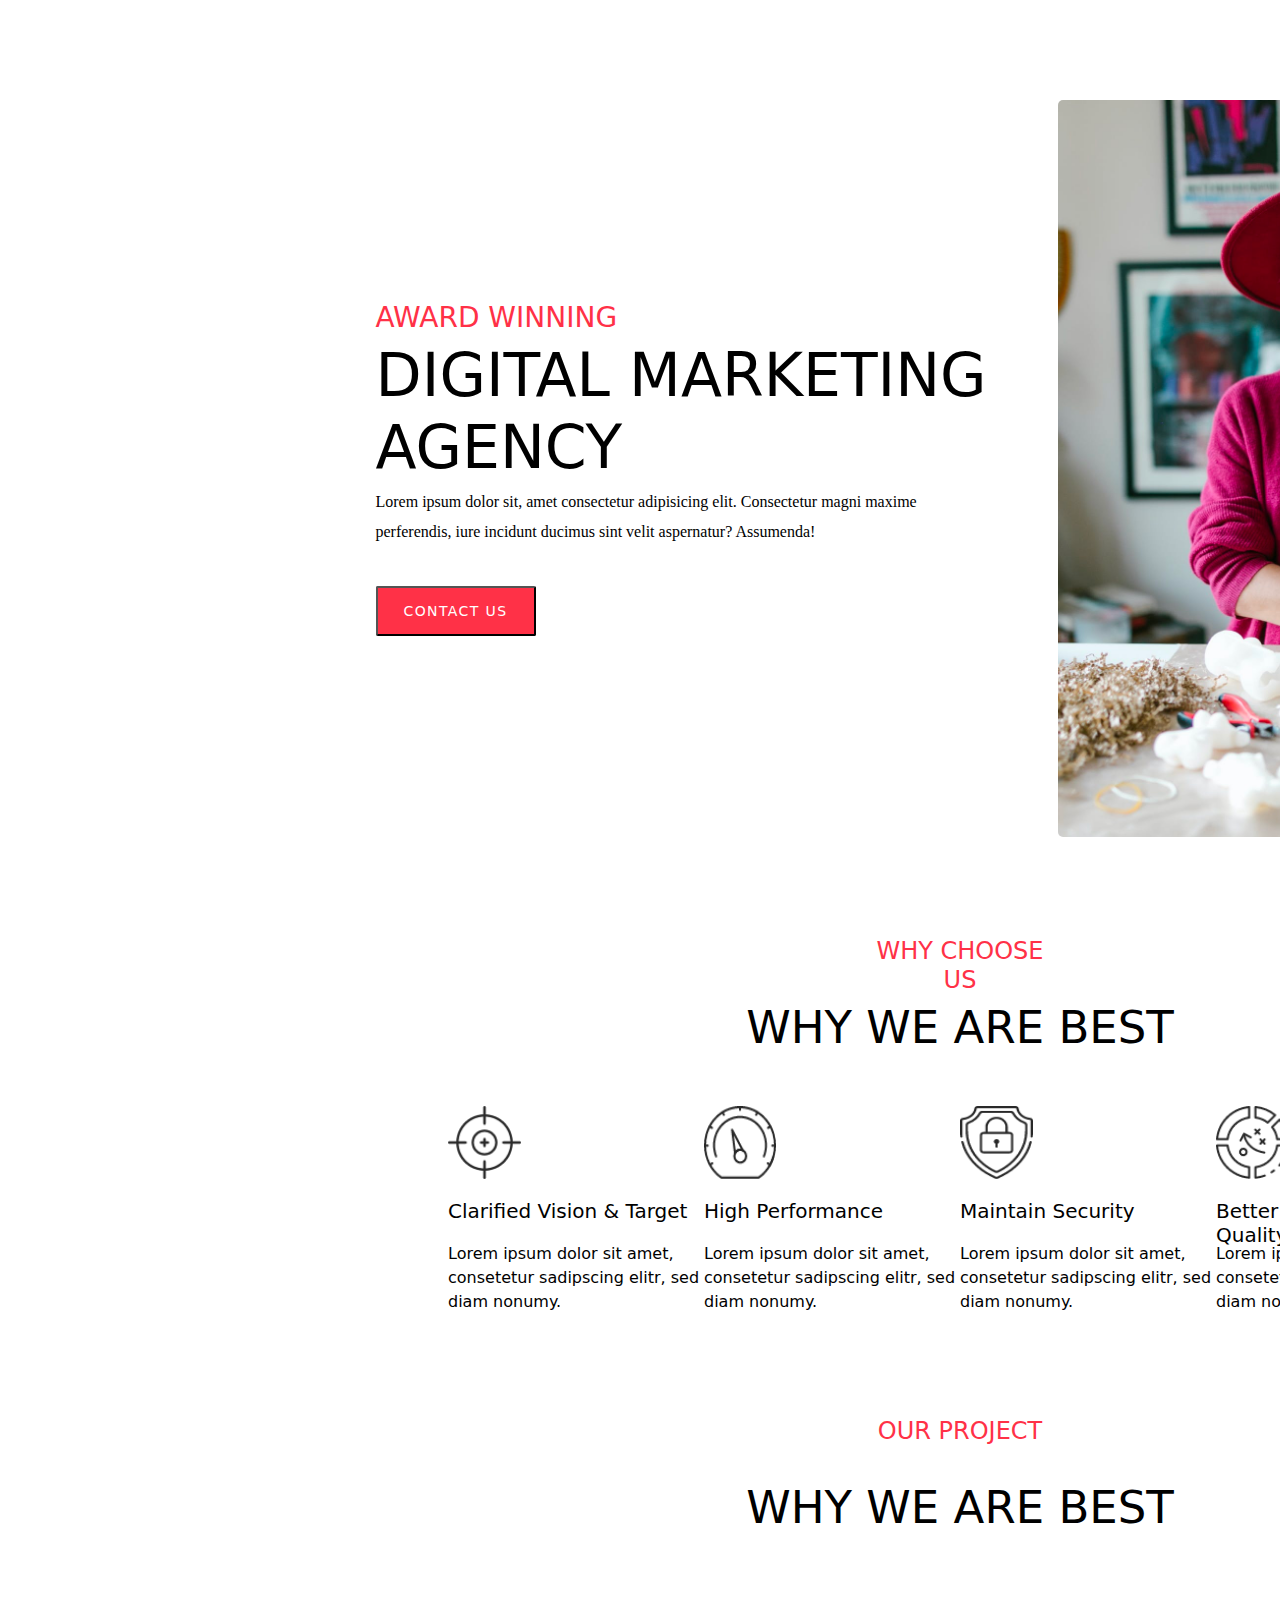
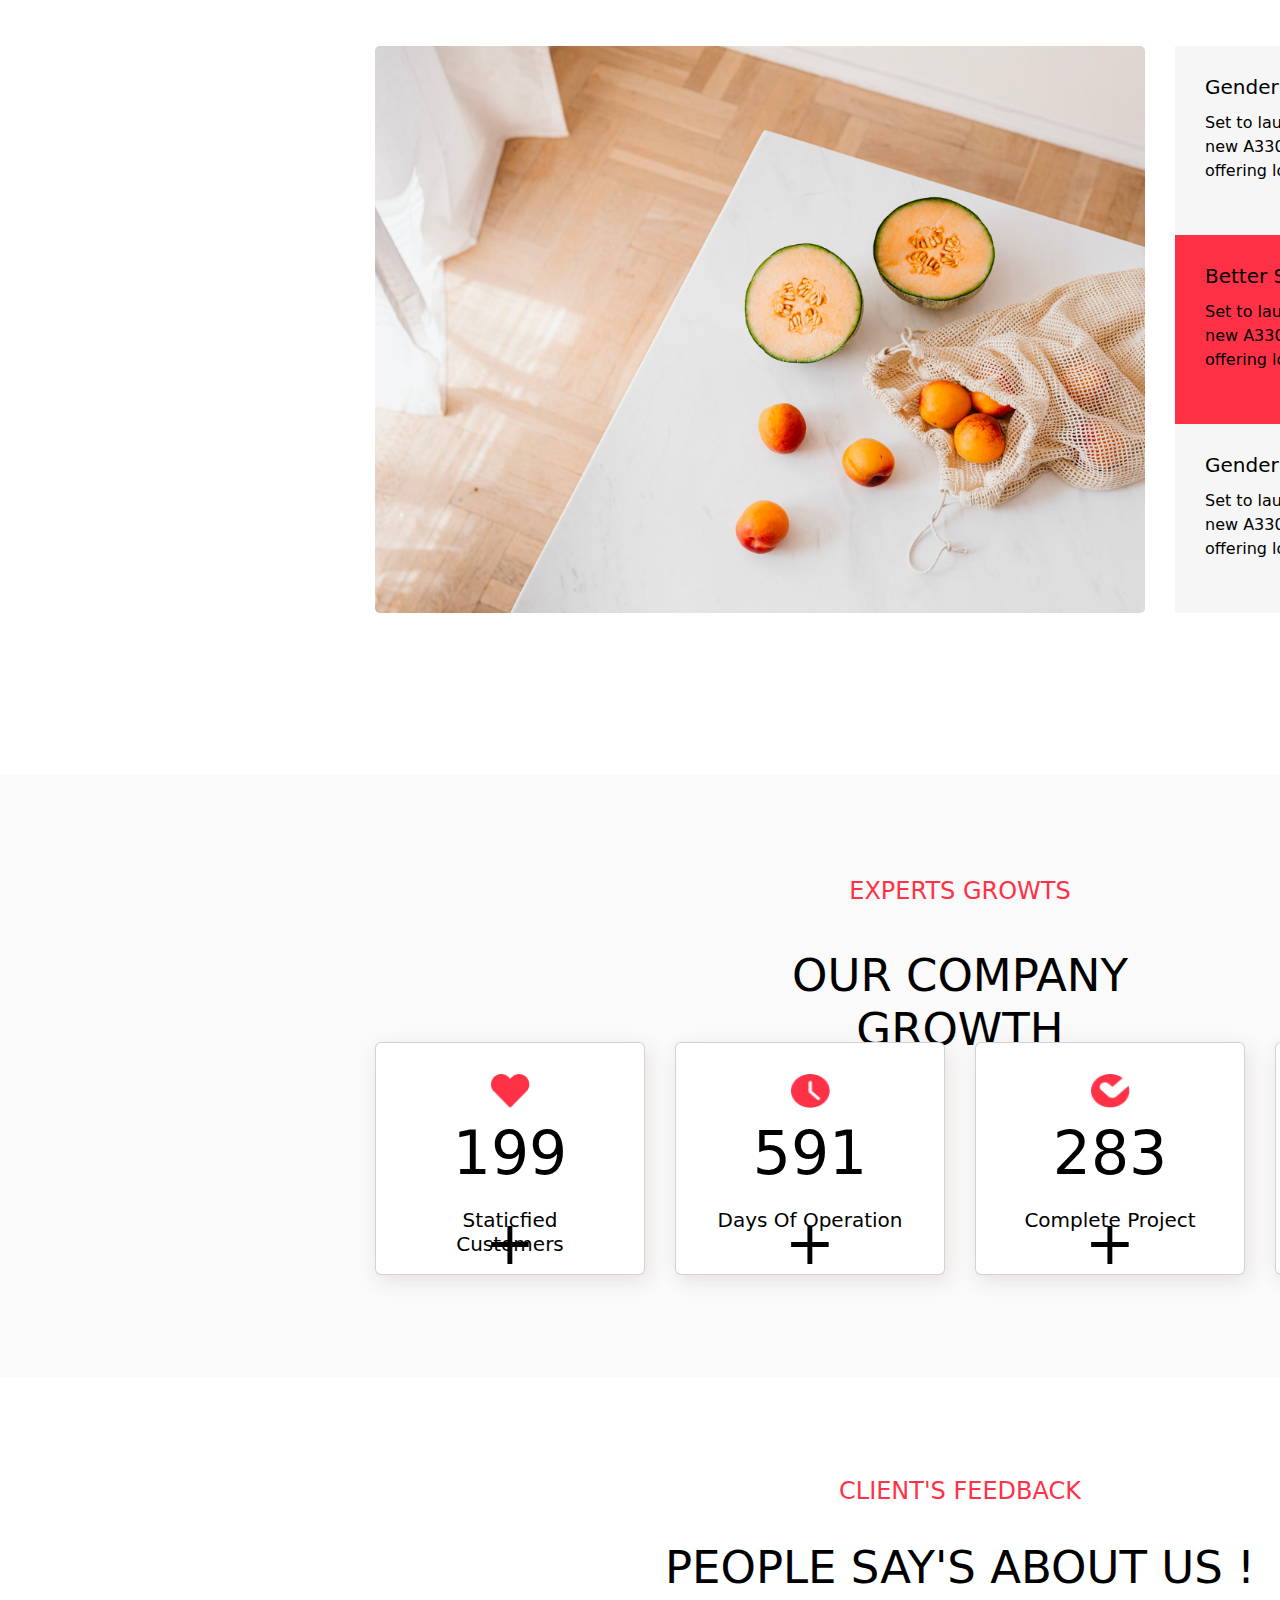
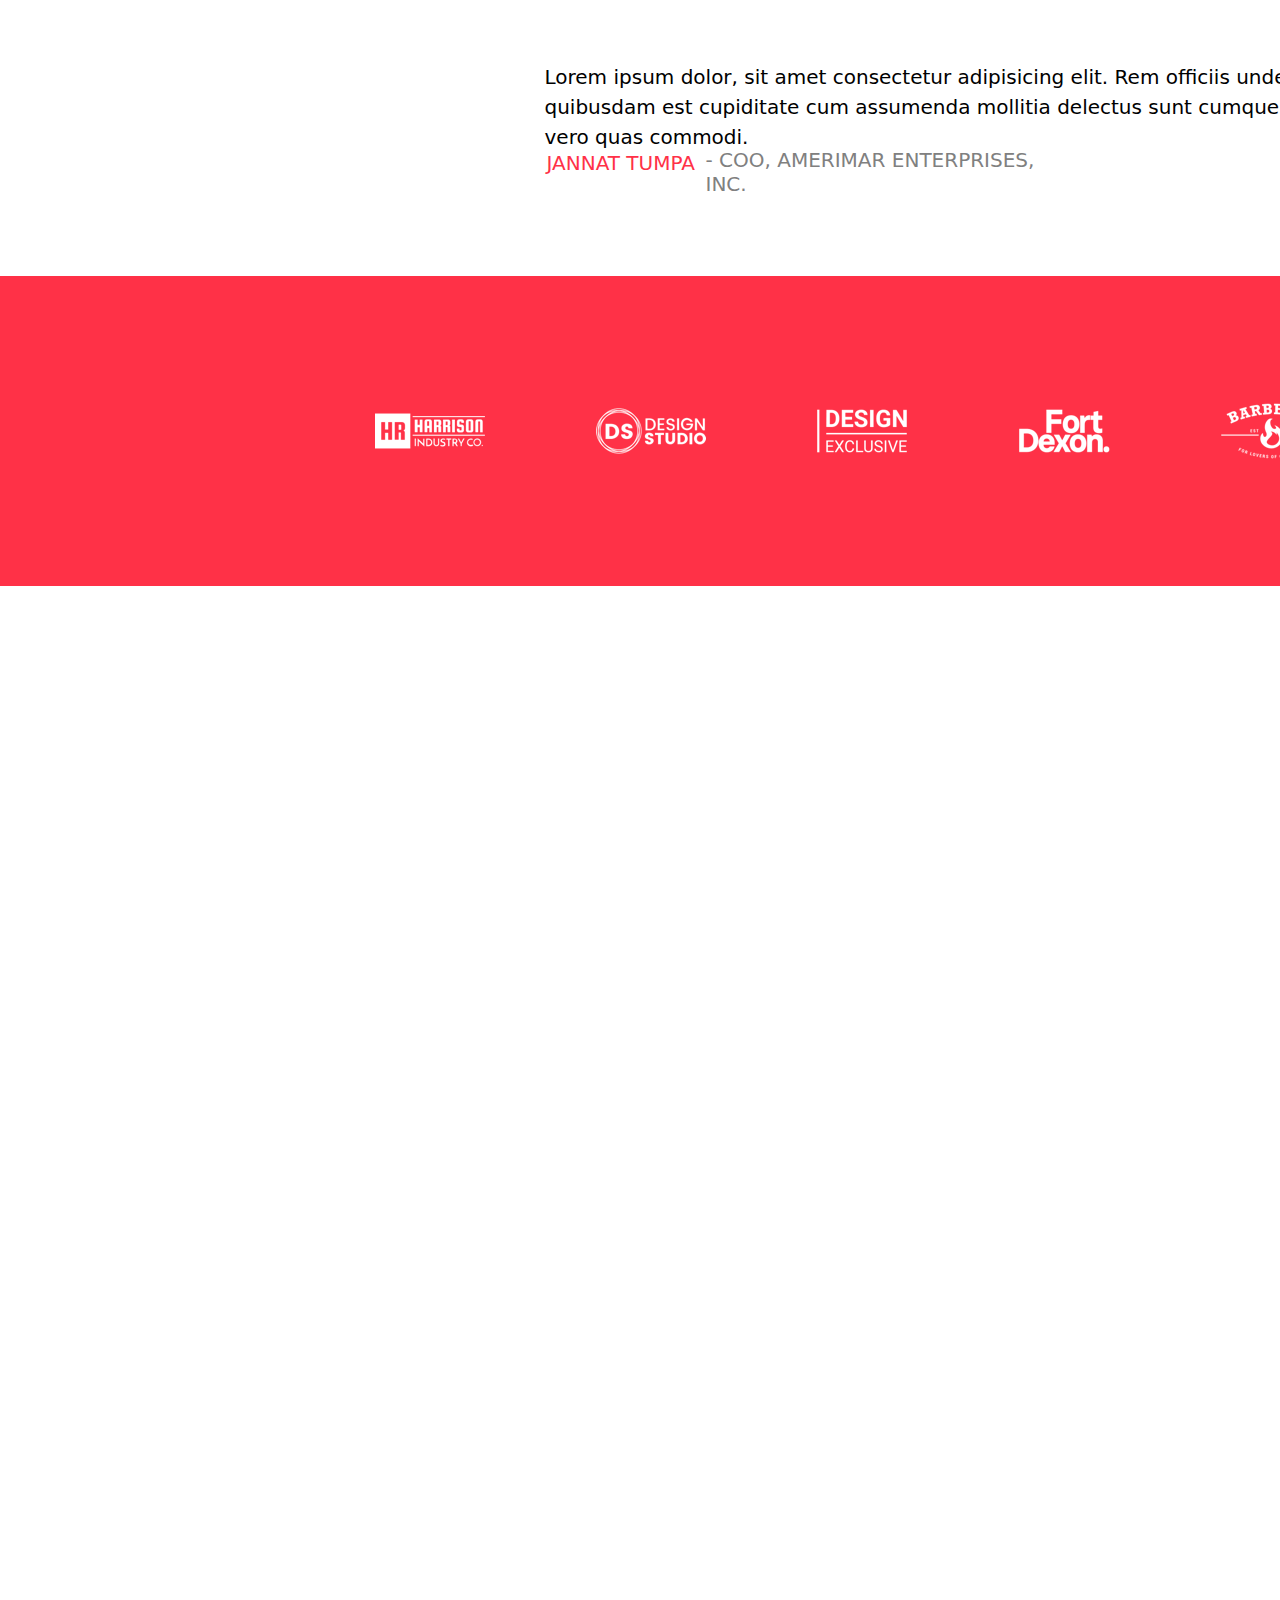
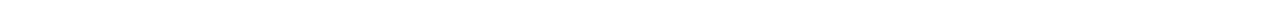
==== index.html @ ea76324f "first commit" ====
<!DOCTYPE html>
<html lang="en">

<head>
    <meta charset="UTF-8">
    <meta name="viewport" content="width=device-width, initial-scale=1.0">
    <link rel="stylesheet" href="https://cdn.jsdelivr.net/npm/bootstrap@5.3.3/dist/css/bootstrap.min.css">
    <link rel="stylesheet" href="index.css">

    <title>Home</title>
</head>

<body>

    <div class="contactUs_container">
        <div class="content_part">
            <h3>Award winning</h3>
            <h1>Digital marketing Agency</h1>
            <p>Lorem ipsum dolor sit, amet consectetur adipisicing elit. Consectetur magni maxime perferendis, iure
                incidunt ducimus sint velit aspernatur? Assumenda!
            </p>
            <button>Contact Us</button>
        </div>

        <div class="image_part">
            <img src="images/hero.png" alt="image">
        </div>

    </div>






    <!-- <div class="Services_container"></div>-->


    <div class="Quality_container">
        <div class="part1">
            <h2>WHY CHOOSE US</h2>
            <h1>Why We Are Best</h1>
            <div class="cards-group">
                <div class="card1">
                    <img src="images/1-1.png" class="card-img-top" alt="...">
                    <div class="card-body">
                        <h5 class="card-title">Clarified Vision & Target</h5>
                        <p class="card-text">Lorem ipsum dolor sit amet, consetetur sadipscing elitr, sed diam nonumy.
                        </p>
                    </div>

                </div>
                <div class="card1">
                    <img src="images/2-1.png" class="card-img-top" alt="...">
                    <div class="card-body">
                        <h5 class="card-title">High Performance</h5>
                        <p class="card-text">Lorem ipsum dolor sit amet, consetetur sadipscing elitr, sed diam nonumy.
                        </p>
                    </div>

                </div>
                <div class="card1">
                    <img src="images/3-1.png" class="card-img-top" alt="...">
                    <div class="card-body">
                        <h5 class="card-title">Maintain Security</h5>
                        <p class="card-text">Lorem ipsum dolor sit amet, consetetur sadipscing elitr, sed diam nonumy.
                        </p>
                    </div>

                </div>
                <div class="card1">
                    <img src="images/4.png" class="card-img-top" alt="...">
                    <div class="card-body">
                        <h5 class="card-title">Better Strategy & Quality</h5>
                        <p class="card-text">Lorem ipsum dolor sit amet, consetetur sadipscing elitr, sed diam nonumy.
                        </p>
                    </div>

                </div>
            </div>
        </div>

        <div class="part2">
            <h2>Our project</h2>
            <h1>Why We Are Best</h1>

            <div class="service_content">
                
                <div class="service_image">
                    <img id="changing-img" src="images/image.png" alt="">
                </div>

                <div class="servicebtns">
                    <div class="btn1">
                        <h6>Genderless Kei – Japan’s Hot</h6>
                        <p>Set to launch on the manufacturer’s new A330neo aircraft in 2017, it’s offering lots of</p>
                    </div>
                    <div class="btn1 btn2">
                        <h6>Better Strategy & Quality</h6>
                        <p>Set to launch on the manufacturer’s new A330neo aircraft in 2017, it’s offering lots of</p>
                    </div>
                    <div class="btn1">
                        <h6>Genderless Kei – Japan’s Hot</h6>
                        <p>Set to launch on the manufacturer’s new A330neo aircraft in 2017, it’s offering lots of</p>
                    </div>
                </div>
            </div>
        </div>

    </div>



    <div class="Company_container">
        <h2>Experts growts</h2>
        <h4>Our Company Growth</h4>
        <div class="cardlist">
            <div class="card">
                <img src="/images/heart (2).png" alt="">
                <p>199+</p>
                <h2>Staticfied Customers</h2>
            </div>

            <div class="card">
                <img src="/images/clock (3).png" alt="">
                <p>591+</p>
                <h2>Days Of Operation</h2>
            </div>
            <div class="card">
                <img src="/images/Path 4402.png" alt="">
                <p>283+</p>
                <h2>Complete Project</h2>
            </div>
            <div class="card">
                <img src="/images/Path 4406.png" alt="">
                <p>75+</p>
                <h2>Win Awards</h2>
            </div>

        </div>


    </div>


    <div class="feedback_container">
        <h2>client's feedback</h2>
        <h3>people say's about us !</h3>
        <p>Lorem ipsum dolor, sit amet consectetur adipisicing elit. Rem officiis unde quibusdam est cupiditate cum
            assumenda mollitia delectus sunt cumque omnis vero quas commodi.
        </p>
        <div class="ownername">
            <p>JANNAT TUMPA</p>
            <h5>- COO, AMERIMAR ENTERPRISES, INC.</h5>
        </div>

    </div>


    <div class="footer_container">
        <img src="images/Group 500.png" alt="">
    </div>
</body>

</html>
---- index.css ----
body {

    width: 1920px;
    height: 4821px;
}

.contactUs_container {
    width: 100%;
    background: #FFFFFF 0% 0% no-repeat padding-box;
    height: 937px;
    display: flex;
    justify-content: center;
    align-items: center;
    gap: 68px;
    caret-color: transparent;
}

.image_part,
img {
    width: 487px;
    height: 737px;
}

.content_part {
    width: 614px;
}

.content_part h3 {
    width: 251px;
    height: 30px;
    text-align: left;
    letter-spacing: 0px;
    color: #FF3147;
    text-transform: uppercase;
}

.content_part h1 {
    width: 614px;
    height: 140px;
    text-align: left;
    letter-spacing: 0px;
    color: #000000;
    text-transform: uppercase;
    font-size: 60px;
}

.content_part p {
    width: 584px;
    height: 83px;
    text-align: left;
    font: normal normal normal 16px/30px Poppins;
    letter-spacing: 0px;
    color: #000000;
    font-size: 16px;
    text-align: left;
}

.content_part button {
    width: 160px;
    height: 50px;
    background: #FF3147 0% 0% no-repeat padding-box;
    border-radius: 2px;
    color: #FFFFFF;
    font-size: 14px;
    text-transform: uppercase;
    letter-spacing: 1.4px;
    text-align: center;
}


.Services_container {
    width: 100%;
    background: #FAFAFA 0% 0% no-repeat padding-box;
    height: 1030px;
}



.Quality_container {
    width: 100%;
    height: 1438px;
    background: #FFFFFF 0% 0% no-repeat padding-box;
    caret-color: transparent;
}

.part1 {
    display: flex;
    flex-direction: column;
    justify-content: center;
    align-items: center;
    width: 100%;
    margin-bottom: 80px;
}

.part1 h2 {

    width: 206px;
    height: 24px;
    text-align: center;
    letter-spacing: 0px;
    color: #FF3147;
    font-size: 24px;
    margin-bottom: 20px;
    text-transform: uppercase;

}

.part1 h1 {
    width: 428px;
    height: 45px;
    text-align: center;
    letter-spacing: 0px;
    color: #000000;
    text-transform: uppercase;
    opacity: 1;
    margin-top: 20px;
    margin-bottom: 60px;
    font-size: 45px;
}

.card-body h5 {
    width: 243px;
    height: 28px;
    letter-spacing: 0px;
    color: #000000;
    font-size: 20px;
    margin-bottom: 15px;
    margin-top: 20px;
}

.card-body p {
    width: 256px;
    height: 75px;
    letter-spacing: 0px;
    color: #000000;
    font-size: 16px;
}

.card-text {
    width: 256px;
    height: 75px;
    text-align: left;
    letter-spacing: 0px;
    color: #000000;

}

.card1 img {
    width: 73px;
    height: 73px;
}

.card1 {
    width: 256px;
}

.cards-group {
    display: flex;
    justify-content: center;
    align-items: center;
    width: 100%;
    background: #FFFFFF;
}

.part2 {
    display: flex;
    flex-direction: column;
    justify-content: center;
    align-items: center;
    width: 100%;
    margin-bottom: 80px;
}



.part2 h2 {

    width: 206px;
    height: 24px;
    text-align: center;
    letter-spacing: 0px;
    color: #FF3147;
    font-size: 24px;
    text-transform: uppercase;
    margin-top: 20px;
    margin-bottom: 20px;
}

.part2 h1 {
    width: 428px;
    height: 45px;
    text-align: center;
    letter-spacing: 0px;
    color: #000000;
    text-transform: uppercase;
    opacity: 1;
    margin-top: 20px;
    margin-bottom: 60px;
    font-size: 45px;
}

.service_content {
    display: flex;
    justify-content: center;
    align-items: center;
    gap: 30px;
    margin-top: 60px;
}

.service_image img {
    width: 770px;
    height: 567px;
}

.btn1 {
    width: 370px;
    height: 189px;
    background: #F6F6F6;
    display: flex;
    flex-direction: column;
    justify-content: center;
}

.btn2{
    background: #FF3147;
}

.btn1 h6{
    width: 293px;
height: 28px;
letter-spacing: 0px;
color: #000000;
font-size: 20px;
margin-left: 30px;
}

.btn1 p{
    width: 293px;
height: 79px;
letter-spacing: 0px;
color: #000000;
font-size: 16px;
margin-left: 30px;
}










.Company_container {
    height: 602px;
    width: 100%;
    background: #FAFAFA 0% 0% no-repeat padding-box;
    display: flex;
    flex-direction: column;
    justify-content: center;
    align-items: center;
    gap: 40px;
    caret-color: transparent;
}

.Company_container h2 {
    width: 226px;
    height: 24px;
    font-size: 24px;
    letter-spacing: 0px;
    color: #FF3147;
    text-transform: uppercase;
    text-align: center;
}

.Company_container h4 {
    width: 556px;
    height: 45px;
    font-size: 45px;
    text-align: center;

    letter-spacing: 0px;
    color: #000000;
    text-transform: uppercase;
}

.cardlist {
    display: flex;
    justify-content: center;
    align-items: center;
    height: 233px;
    width: 100%;
    gap: 30px;

}

.card {
    display: flex;
    flex-direction: column;
    justify-content: center;
    align-items: center;
    width: 270px;
    height: 233px;
    box-shadow: 3px 6px 20px #672C2C1F;
    background: #FFFFFF
}

.card img {
    width: 39px;
    height: 34px;
}

.card p {
    width: 148px;
    height: 84px;
    letter-spacing: 0px;
    color: #000000;
    text-transform: uppercase;
    font-size: 60px;
    text-align: center;
}

.card h2 {
    width: 208px;
    height: 28px;
    font-size: 20px;
    letter-spacing: 0px;
    color: #000000;
    text-align: center;
    text-transform: none;
}















/* feedback container */

.feedback_container {
    height: 499px;
    width: 100%;
    background: #FFFFFF 0% 0% no-repeat padding-box;
    display: flex;
    justify-content: center;
    flex-direction: column;
    align-items: center;
    caret-color: transparent;
}

.feedback_container h2 {
    width: 242px;
    height: 24px;
    text-align: center;
    font-size: 24px;
    letter-spacing: 0px;
    color: #FF3147;
    text-transform: uppercase;
    margin-bottom: 20px;
}

.feedback_container h3 {
    width: 598px;
    height: 45px;
    font-size: 45px;
    text-align: center;
    letter-spacing: 0px;
    color: #000000;
    text-transform: uppercase;
    opacity: 1;
    margin-top: 20px;
    margin-bottom: 76px;
}

.feedback_container p {
    width: 831px;
    height: 62px;
    text-align: left;
    letter-spacing: 0px;
    color: #000000;
    opacity: 1;
    font-size: 20px;
    align-content: center;
    margin-bottom: 24px;
}

.ownername {
    display: flex;
    height: 28px;
    margin-left: -320px;

}

.ownername p {
    width: 159px;
    height: 28px;
    letter-spacing: 0px;
    color: #FF3147;
    text-align: left;
    font-size: 20px;

}

.ownername h5 {
    width: 348px;
    height: 28px;
    text-align: left;
    font-size: 20px;
    letter-spacing: 0px;
    color: #808080;

}

/* footer Container */


.footer_container {
    height: 310px;
    width: 100%;
    background-color: #FF3147;
    display: flex;
    justify-content: center;
    align-items: center;
    caret-color: transparent;

}

.footer_container img {
    width: 1170px;
    height: 56px;
    background: transparent;
    opacity: 1;
}
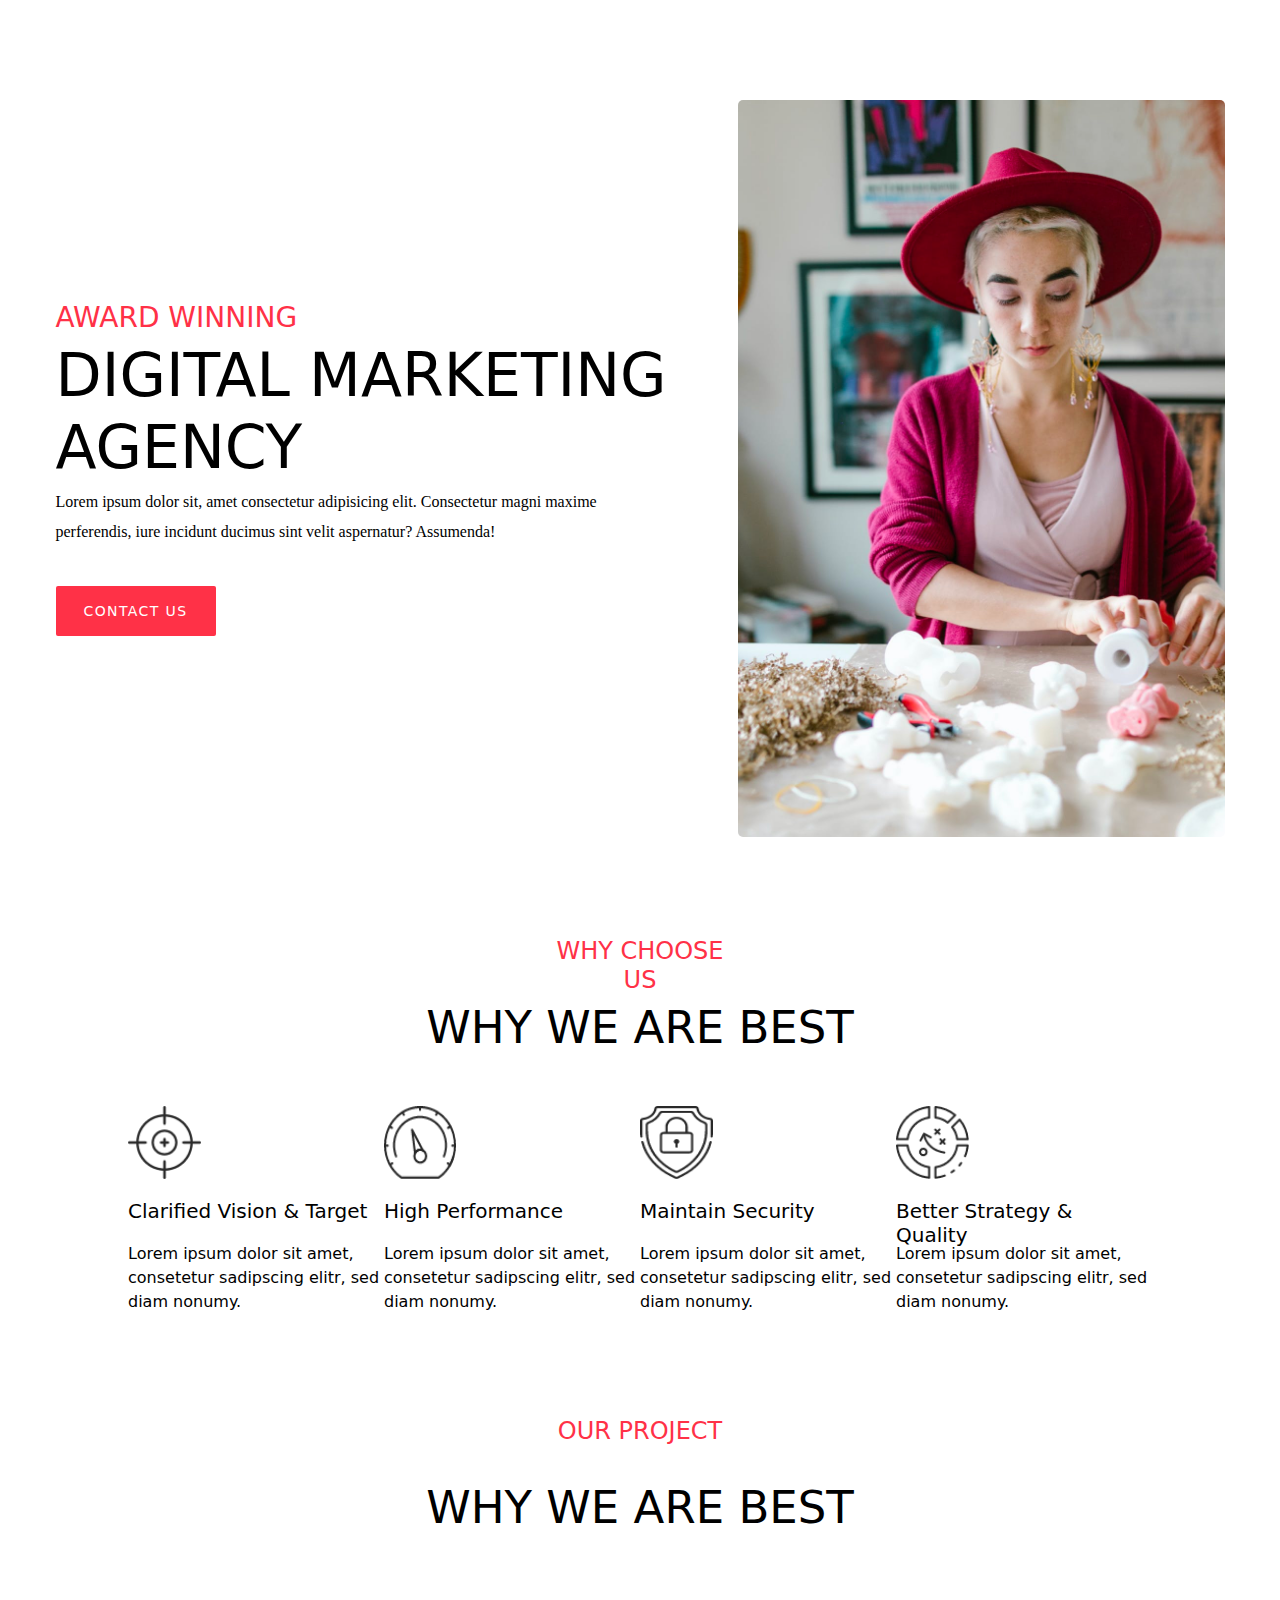
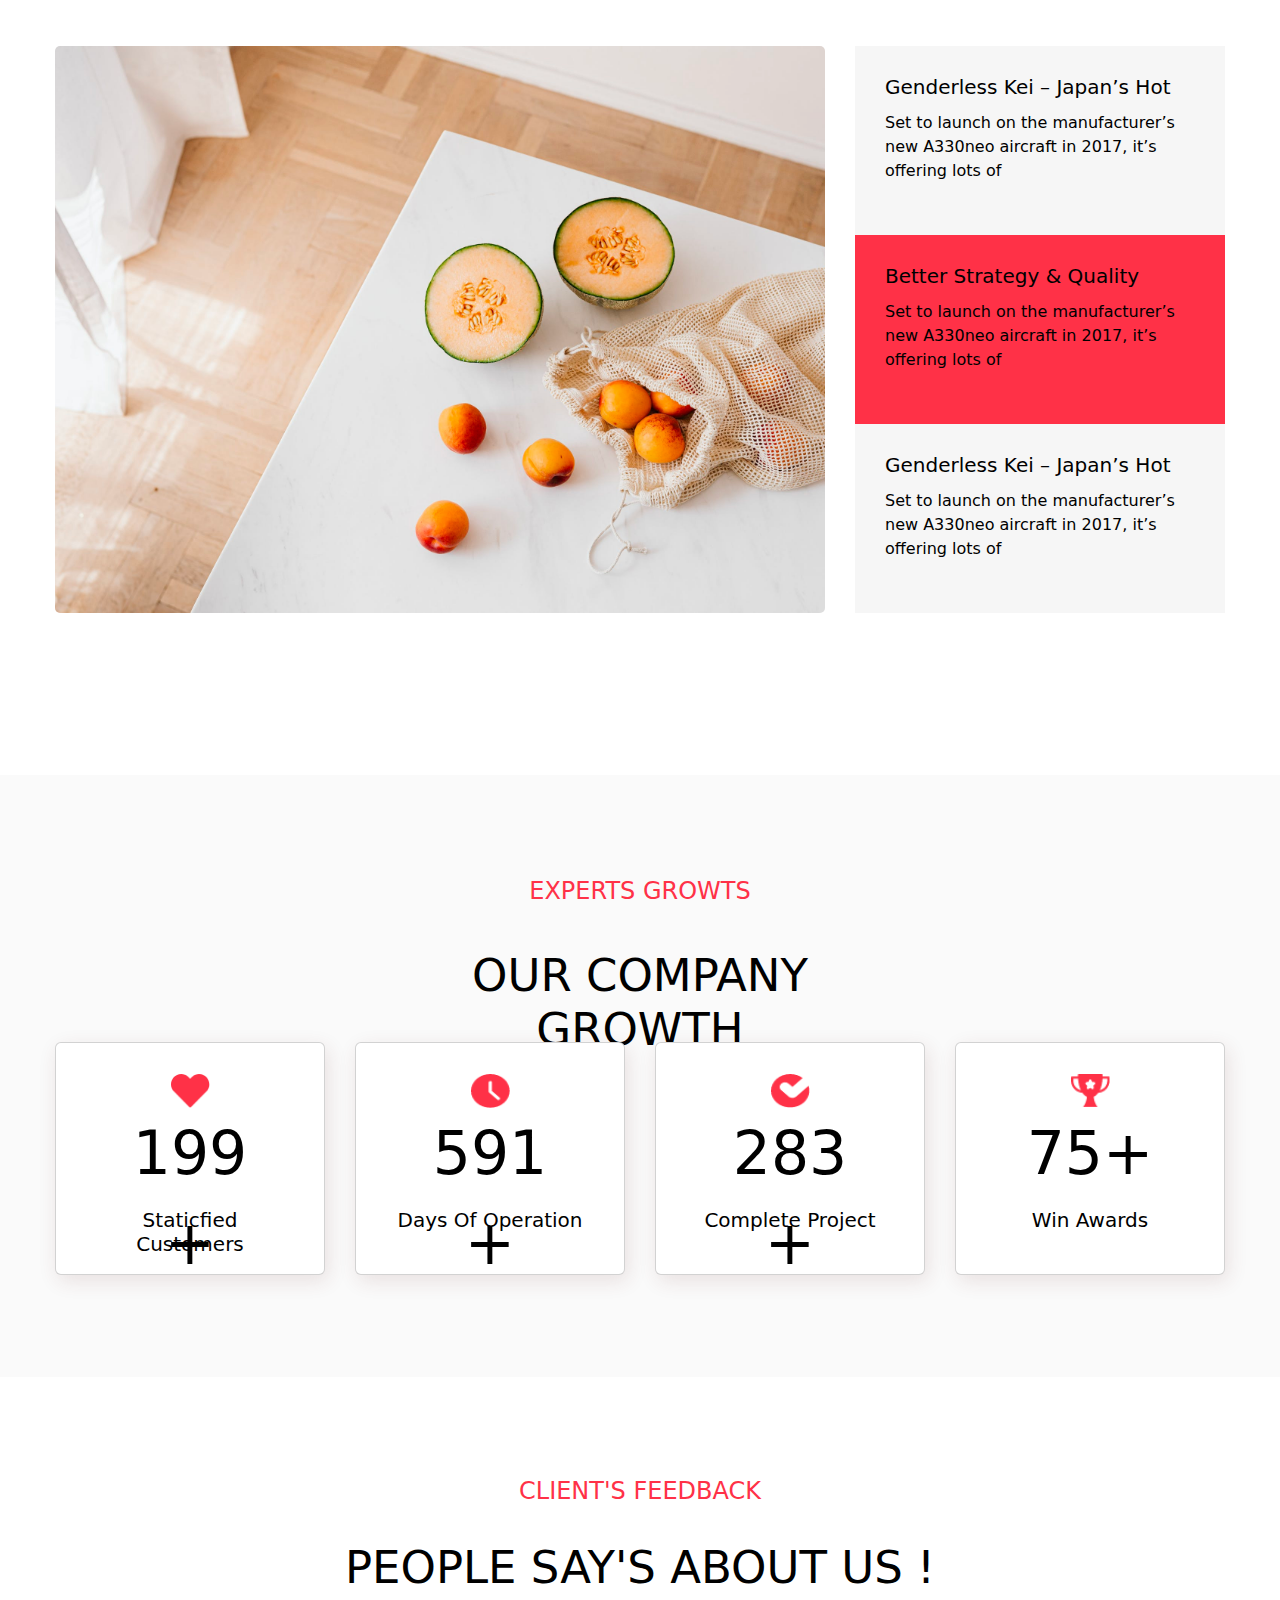
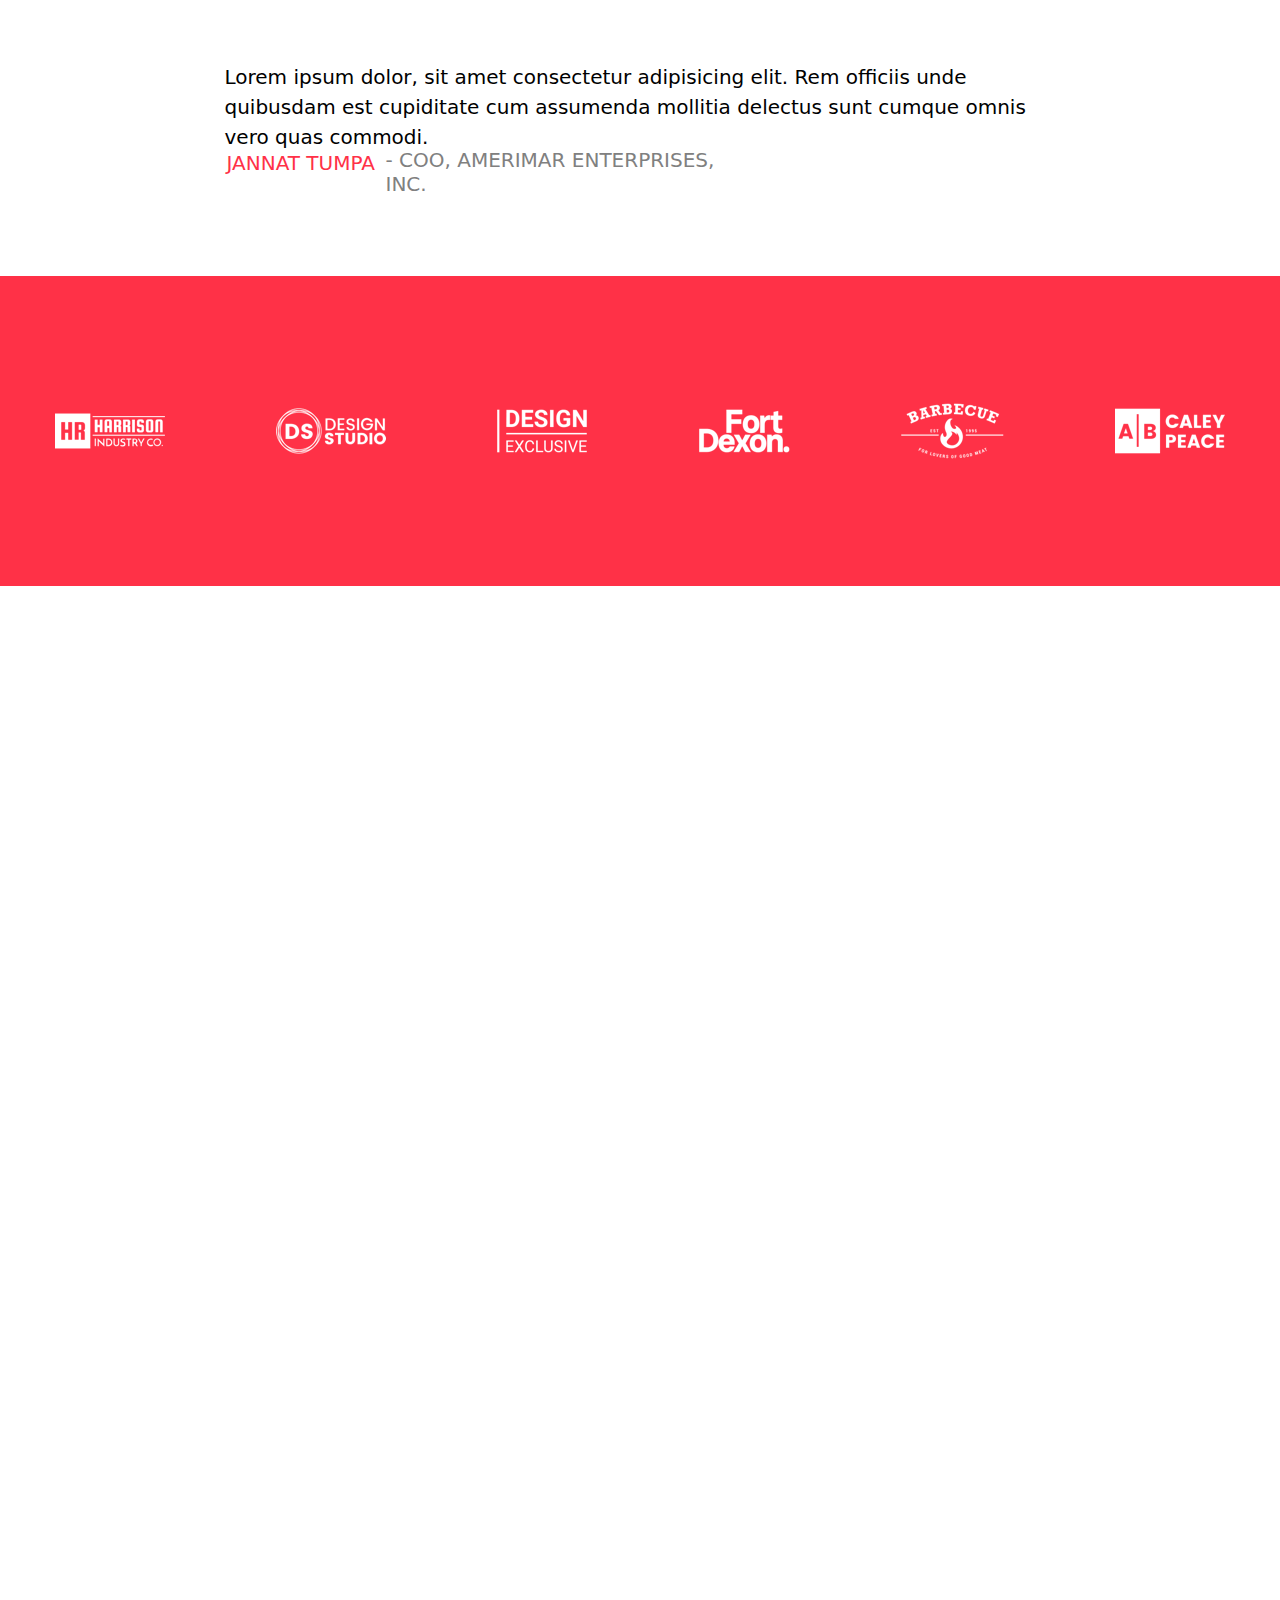
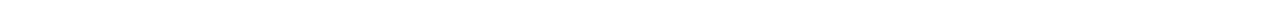
==== commit 6a4d275a: "first commit" ====
--- a/index.html
+++ b/index.html
@@ -6,8 +6,8 @@
     <meta name="viewport" content="width=device-width, initial-scale=1.0">
     <link rel="stylesheet" href="https://cdn.jsdelivr.net/npm/bootstrap@5.3.3/dist/css/bootstrap.min.css">
     <link rel="stylesheet" href="index.css">
-
-    <title>Home</title>
+    <script src="https://ajax.googleapis.com/ajax/libs/jquery/3.7.1/jquery.min.js"></script>
+    <title>HomePage</title>
 </head>
 
 <body>
@@ -19,7 +19,7 @@
             <p>Lorem ipsum dolor sit, amet consectetur adipisicing elit. Consectetur magni maxime perferendis, iure
                 incidunt ducimus sint velit aspernatur? Assumenda!
             </p>
-            <button>Contact Us</button>
+            <button class="contactusbtn">Contact Us</button>
         </div>
 
         <div class="image_part">
@@ -85,21 +85,21 @@
             <h1>Why We Are Best</h1>
 
             <div class="service_content">
-                
+
                 <div class="service_image">
-                    <img id="changing-img" src="images/image.png" alt="">
+                    <!-- <img id="changing_img" src="images/image.png" alt=""> -->
                 </div>
 
                 <div class="servicebtns">
-                    <div class="btn1">
+                    <div id="box1" class="btn1">
                         <h6>Genderless Kei – Japan’s Hot</h6>
                         <p>Set to launch on the manufacturer’s new A330neo aircraft in 2017, it’s offering lots of</p>
                     </div>
-                    <div class="btn1 btn2">
+                    <div id="box2" class="btn1 btn2">
                         <h6>Better Strategy & Quality</h6>
                         <p>Set to launch on the manufacturer’s new A330neo aircraft in 2017, it’s offering lots of</p>
                     </div>
-                    <div class="btn1">
+                    <div id="box3" class="btn1">
                         <h6>Genderless Kei – Japan’s Hot</h6>
                         <p>Set to launch on the manufacturer’s new A330neo aircraft in 2017, it’s offering lots of</p>
                     </div>
@@ -160,6 +160,8 @@
     <div class="footer_container">
         <img src="images/Group 500.png" alt="">
     </div>
+
+    <script src="index.js"></script>
 </body>
 
 </html>--- a/index.css
+++ b/index.css
@@ -1,7 +1,8 @@
 body {
 
-    width: 1920px;
+    /* width: 1920px; */
     height: 4821px;
+    width: 100%;
 }
 
 .contactUs_container {
@@ -65,6 +66,8 @@
     text-transform: uppercase;
     letter-spacing: 1.4px;
     text-align: center;
+    cursor: pointer;
+    border: none;
 }
 
 
@@ -210,6 +213,16 @@
 .service_image img {
     width: 770px;
     height: 567px;
+    
+}
+
+.service_image{
+    width: 770px;
+    height: 567px;
+    background-image: url(/images/image.png);
+    background-repeat: no-repeat;
+    background-size: cover;
+    background-position: center;
 }
 
 .btn1 {
@@ -219,6 +232,7 @@
     display: flex;
     flex-direction: column;
     justify-content: center;
+    cursor: content_part;
 }
 
 .btn2{
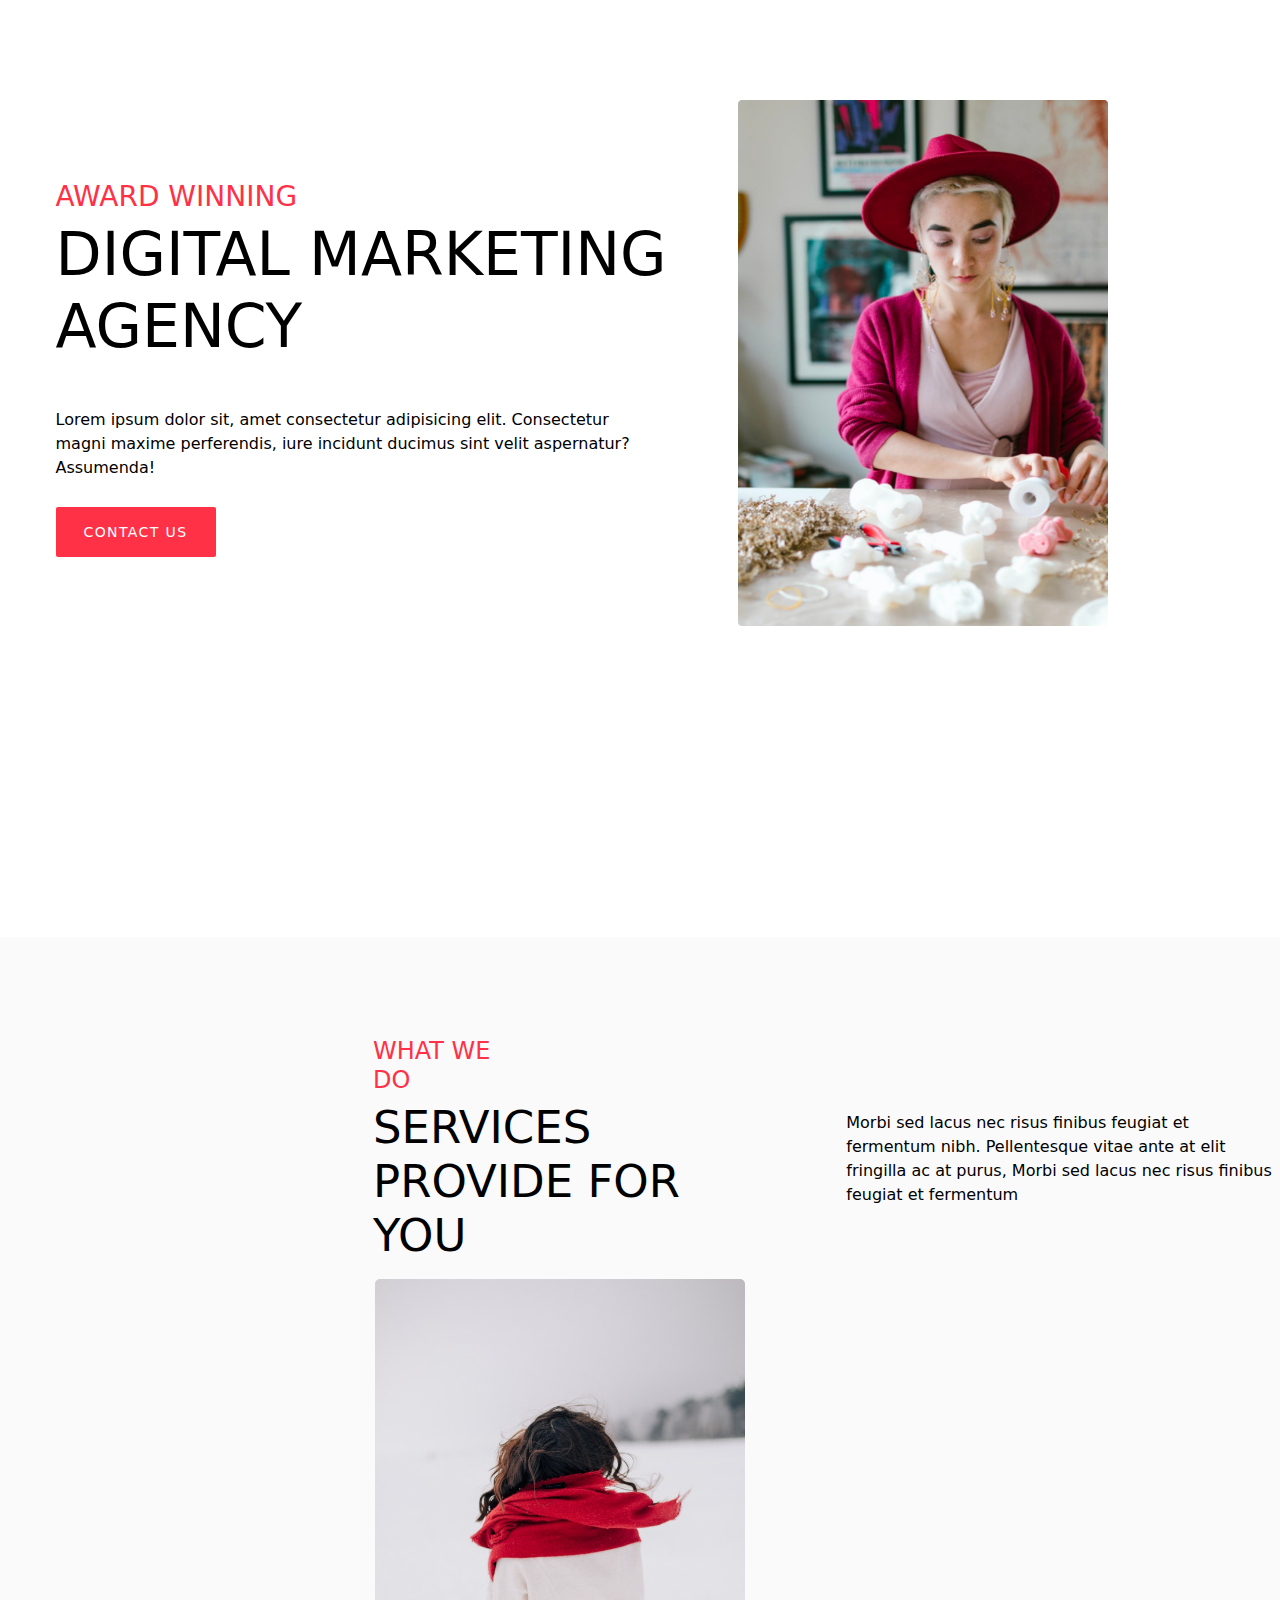
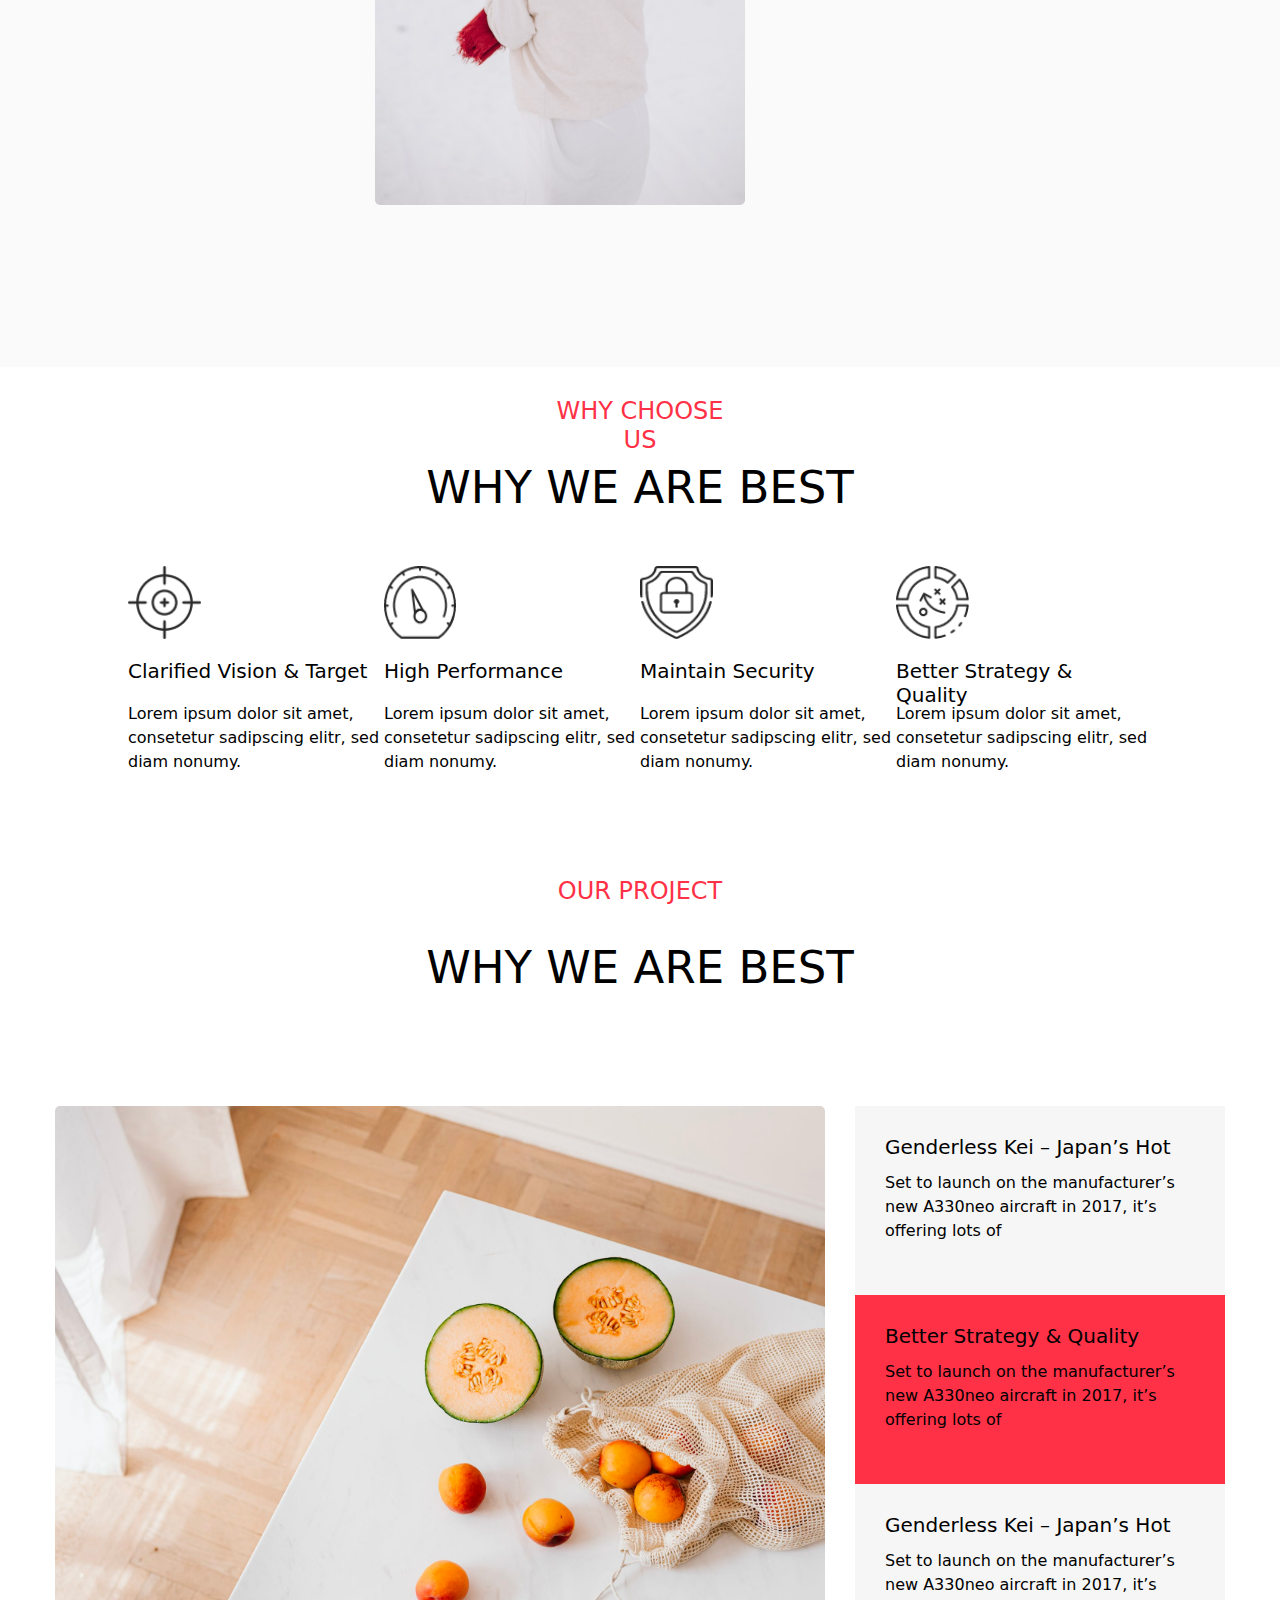
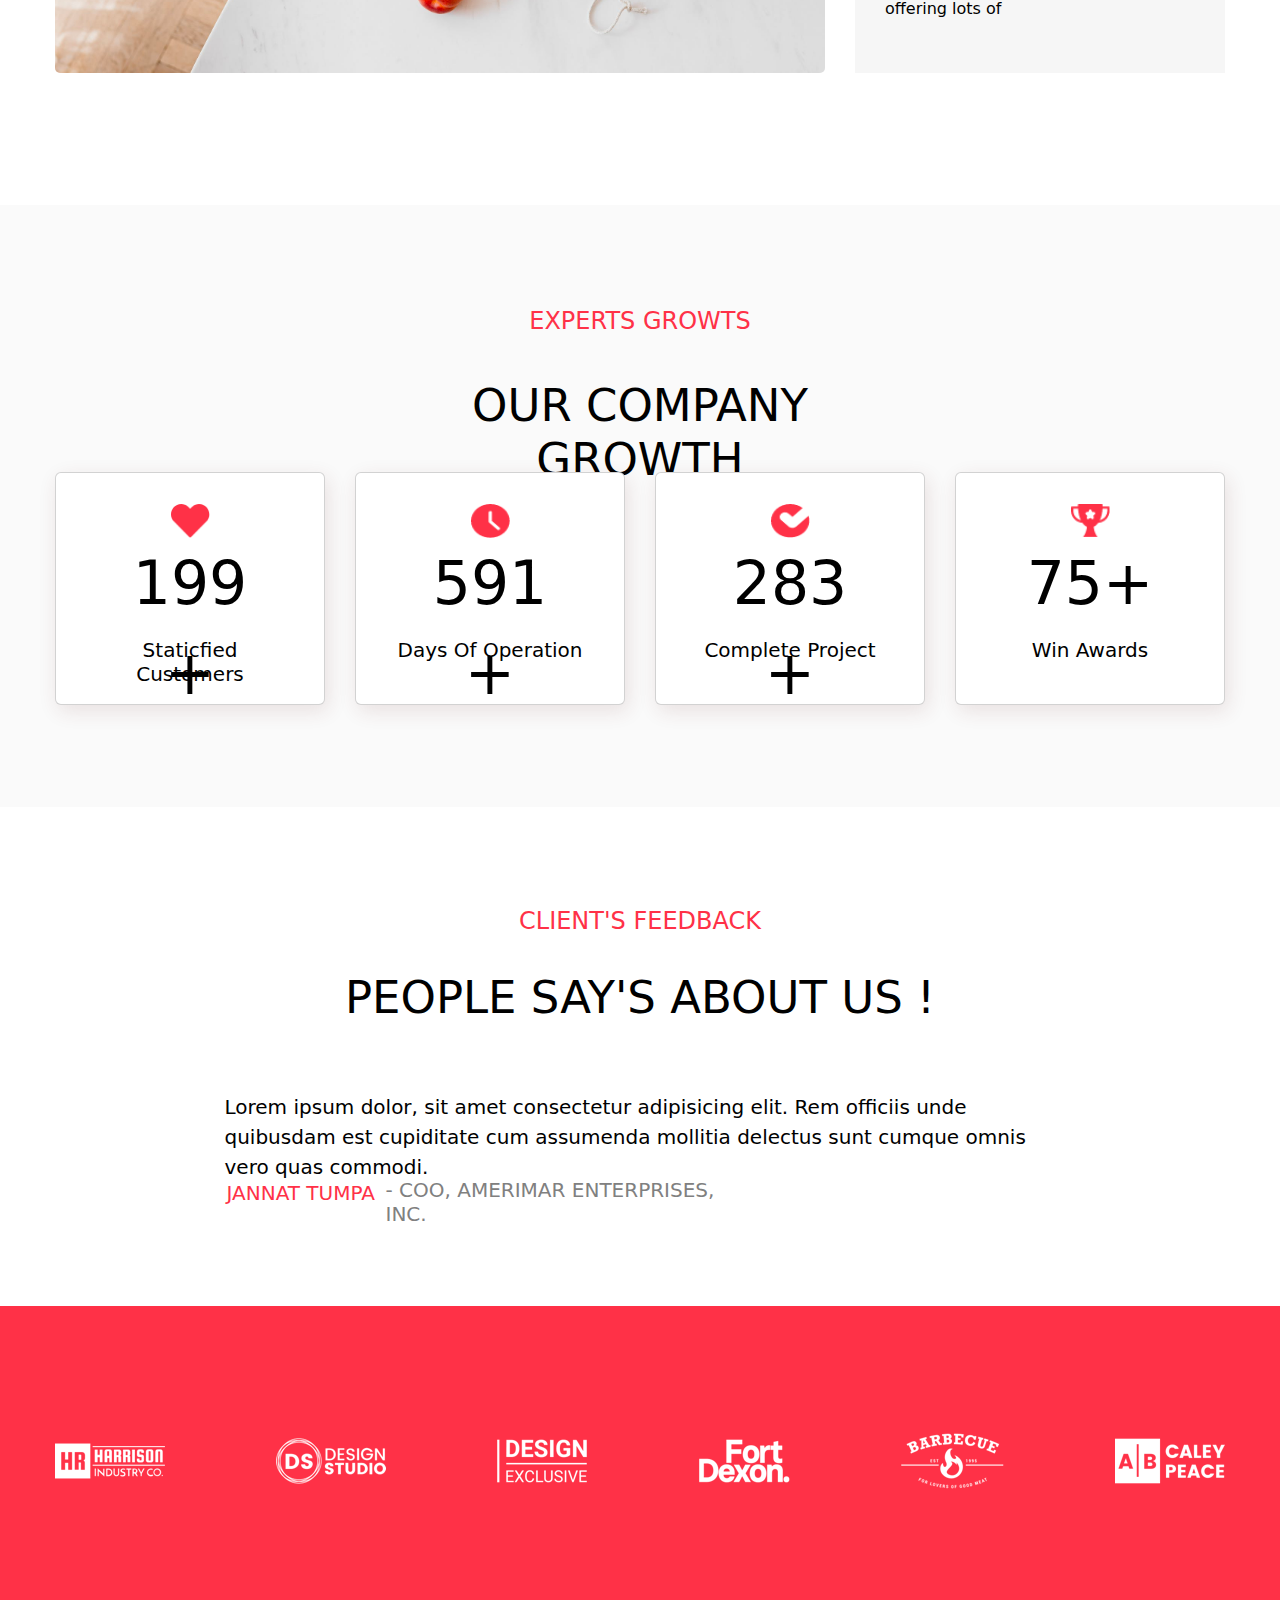
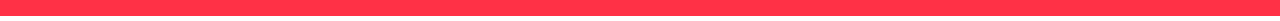
==== commit 38be7f77: "Contact form updated" ====
--- a/index.html
+++ b/index.html
@@ -12,14 +12,14 @@
 
 <body>
 
-    <div class="contactUs_container">
+    <div class="contactUs_container" id="blur">
         <div class="content_part">
             <h3>Award winning</h3>
             <h1>Digital marketing Agency</h1>
             <p>Lorem ipsum dolor sit, amet consectetur adipisicing elit. Consectetur magni maxime perferendis, iure
                 incidunt ducimus sint velit aspernatur? Assumenda!
             </p>
-            <button class="contactusbtn">Contact Us</button>
+            <button class="contactusbtn" onclick="toggle()">Contact Us</button>
         </div>
 
         <div class="image_part">
@@ -29,11 +29,77 @@
     </div>
 
 
-
-
-
-
-    <!-- <div class="Services_container"></div>-->
+    <div class="contact_form" id="popup">
+
+        <form action="https://getform.io/f/bkkgypeb" method="POST">
+
+            <div class="form_heading">
+                <h2>Talk to us</h2>
+            </div>
+
+            <div class="email">
+
+                <input class="email" name="Email" type="email" required>
+                <label for="">Work email*</label>
+            </div>
+
+            <div class="first_name">
+
+                <input class="first_name" name="First Name" type="text" required>
+                <label for="">First name*</label>
+            </div>
+            <div class="lastname">
+
+                <input class="lastname" name="Last Name" type="text" required>
+                <label for="">Last Name*</label>
+            </div>
+
+
+            <div class="chkbox">
+                <input type="checkbox" name="" id="">
+                <p>I agree to Fyle's terms and conditions, and provide consent to send me communication.</p>
+            </div>
+            <button>Contact Us</button>
+
+        </form>
+    </div>
+
+
+
+    <div class="Services_container">
+        <div class="Services_heading">
+            <h2>WHAT WE DO</h2>
+            <div class="Services_content">
+                <h3>Services provide for you</h3>
+                <p>Morbi sed lacus nec risus finibus feugiat et fermentum nibh. Pellentesque vitae ante at elit
+                    fringilla ac at purus, Morbi sed lacus nec risus finibus feugiat et fermentum
+                </p>
+            </div>
+        </div>
+        <div class="service_images">
+            <div class="sliding_images_section">
+
+                <div class="img1">
+                    <img id="imgs1" src="/images/1-2.png" alt="">
+                    <div class="img1_content">
+                        <img src="/images/icon.png" alt="">
+                        <h3>WEB DEVELOPMENT</h3>
+                        <p>
+                            Morbi sed lacus nec risus finibus feugiat et fermentum nibh. Pellentesque
+
+                        </p>
+                        <a href="https://www.fylehq.com/">READ MORE <img src="/images/arrow.png" alt=""></a>
+                    </div>
+                </div>
+              
+              
+           
+                
+
+
+            </div>
+        </div>
+    </div>
 
 
     <div class="Quality_container">
@@ -87,7 +153,7 @@
             <div class="service_content">
 
                 <div class="service_image">
-                    <!-- <img id="changing_img" src="images/image.png" alt=""> -->
+
                 </div>
 
                 <div class="servicebtns">
@@ -108,7 +174,6 @@
         </div>
 
     </div>
-
 
 
     <div class="Company_container">
--- a/index.css
+++ b/index.css
@@ -2,6 +2,7 @@
 
     /* width: 1920px; */
     height: 4821px;
+   
     width: 100%;
 }
 
@@ -24,6 +25,7 @@
 
 .content_part {
     width: 614px;
+    margin-bottom: 200px;
 }
 
 .content_part h3 {
@@ -49,11 +51,12 @@
     width: 584px;
     height: 83px;
     text-align: left;
-    font: normal normal normal 16px/30px Poppins;
+    font-size:16px;
     letter-spacing: 0px;
     color: #000000;
     font-size: 16px;
     text-align: left;
+    margin-top: 50px;
 }
 
 .content_part button {
@@ -70,13 +73,311 @@
     border: none;
 }
 
+/* form css */
+
+.contact_form form {
+    height: 362px;
+    width: 450px;
+    background: #FFFFFF;
+    border: 1px solid #F1F1F1;
+    border-radius: 5px;
+    opacity: 1;
+    border-radius: 5px;
+    display: flex;
+    justify-content: center;
+    text-align: left;
+    flex-wrap: wrap;
+    position: relative;
+
+
+}
+
+.contactUs_container.active {
+    filter: blur(20px);
+    pointer-events: none;
+    user-select: none;
+    
+}
+
+#popup {
+    position: fixed;
+    left: 50%;
+    top: 55%;
+    transform: translate(-50%, -50%);
+    padding: 50px;
+    visibility: hidden;
+    opacity: 0;
+    transition: .5s;
+}
+
+#popup.active {
+    visibility: visible;
+    opacity: 1;
+    
+}
+
+.form_heading {
+    width: 100%;
+    height: 26px;
+    display: flex;
+    justify-content: left;
+    margin-top: 10px;
+}
+
+.form_heading h2 {
+    width: 93px;
+    height: 26px;
+    text-align: left;
+    letter-spacing: 0.4px;
+    color: #2D3142;
+    font-size: 20px;
+    caret-color: transparent;
+    margin-left: 32px;
+}
+
+.email {
+    width: 386px;
+    height: 27px;
+    position: relative;
+    transition: 2s ease-in-out;
+}
+
+input {
+    border: none;
+    border-bottom: 1px solid black;
+    outline: none;
+}
+
+label {
+    position: absolute;
+    top: -10px;
+    left: 0px;
+    cursor: text;
+    width: 80px;
+    height: 17px;
+    font-size: 14px;
+    caret-color: transparent;
+}
+
+input:focus+label {
+    top: -27px;
+
+}
+
+
+.first_name {
+    width: 178px;
+    height: 27px;
+    margin-right: 30px;
+    position: relative;
+    transition: 2s ease-in-out;
+}
+
+
+.lastname {
+    width: 178px;
+    height: 27px;
+    position: relative;
+    transition: 2s ease-in-out;
+
+}
+
+
+.chkbox {
+    width: 381px;
+    height: 39px;
+    display: flex;
+    justify-content: center;
+    align-items: start;
+    gap: 10px;
+}
+
+.chkbox input {
+    width: 14px;
+    height: 14px;
+    border: 2px solid #FF3366;
+    border-radius: 3px;
+    margin-top: 5px;
+}
+
+.chkbox p {
+    width: 357px;
+    height: 39px;
+    font-size: 14px;
+    text-align: justify;
+    letter-spacing: 0px;
+    color: #616678;
+    caret-color: transparent;
+}
+
+form button {
+    width: 386px;
+    height: 52px;
+    background: #FF3366;
+    color: #FFFFFF;
+    font-size: 18px;
+    caret-color: transparent;
+    border: none;
+}
+
+
+/* Service box CSS */
 
 .Services_container {
     width: 100%;
     background: #FAFAFA 0% 0% no-repeat padding-box;
     height: 1030px;
-}
-
+    display: flex;
+    flex-direction: column;
+
+}
+
+.service_heading {
+    display: flex;
+    width: 100%;
+    flex-direction: column;
+    justify-content: left;
+
+}
+
+.Services_heading h2 {
+    width: 156px;
+    height: 24px;
+    text-align: left;
+    letter-spacing: 0px;
+    font-size: 24px;
+    color: #FF3147;
+    margin-top: 100px;
+    margin-left: 373px;
+}
+
+.Services_content {
+    display: flex;
+    align-items: center;
+    margin-left: 373px;
+    gap: 145px;
+    margin-top: 40px;
+    
+
+}
+
+.Services_content h3 {
+    width: 442px;
+    height: 110px;
+    font-size: 45px;
+    text-align: left;
+    letter-spacing: 0px;
+    color: #000000;
+    text-transform: uppercase;
+}
+
+.Services_content p {
+    width: 584px;
+    height: 83px;
+
+    text-align: left;
+    font-size: 16px;
+    letter-spacing: 0px;
+    color: #000000;
+    opacity: 1;
+}
+
+.service_images {
+    height: 756px;
+    margin-top: 60px;
+    caret-color: transparent;
+}
+
+.sliding_images_section {
+    display: flex;
+    height: 526px;
+    gap: 30px;
+    margin-left: 375px;
+    scroll-behavior: smooth;
+    flex-wrap: wrap;
+    overflow: hidden;
+}
+
+.img1{
+    overflow: hidden
+}
+
+.img1,
+img,
+.img1_content {
+    width: 370px;
+    height: 526px;
+    background: transparent
+}
+
+.img1_content {
+    display: flex;
+    justify-content: center;
+    align-items: center;
+    flex-direction: column;
+    background: #FF3147;
+    border-radius: 5px;
+    
+
+
+
+}
+
+.img1_content img {
+    width: 57px;
+    height: 57px;
+    background: transparent;
+
+}
+
+.img1_content h3 {
+    margin-top: 37px;
+    width: 242px;
+    height: 24px;
+    text-align: center;
+    font-size: 24px;
+    letter-spacing: 0px;
+    color: #FFFFFF;
+    margin-bottom: 21px;
+}
+
+.img1_content p {
+    margin-bottom: 54px;
+    width: 320px;
+    height: 54px;
+    text-align: center;
+    font-size: 16px;
+    letter-spacing: 0px;
+    color: #FFFFFF;
+    opacity: 1;
+}
+
+.img1_content a {
+
+    width: 185px;
+    height: 50px;
+    background: #F4F4F4;
+    border-radius: 2px;
+    letter-spacing: 1.4px;
+    color: #FF3147;
+    font-size: 14px;
+    border: none;
+    align-content: center;
+    text-align: center;
+    font-weight: bold;
+    cursor: pointer;
+    text-decoration: none;
+}
+
+.img1_content a img {
+    width: 37px;
+    height: 10px;
+    background: transparent;
+    margin-left: 15px;
+
+}
+
+/* Quality Box */
 
 
 .Quality_container {
@@ -104,6 +405,7 @@
     color: #FF3147;
     font-size: 24px;
     margin-bottom: 20px;
+    margin-top: 30px;
     text-transform: uppercase;
 
 }
@@ -213,10 +515,10 @@
 .service_image img {
     width: 770px;
     height: 567px;
-    
-}
-
-.service_image{
+
+}
+
+.service_image {
     width: 770px;
     height: 567px;
     background-image: url(/images/image.png);
@@ -235,26 +537,26 @@
     cursor: content_part;
 }
 
-.btn2{
+.btn2 {
     background: #FF3147;
 }
 
-.btn1 h6{
+.btn1 h6 {
     width: 293px;
-height: 28px;
-letter-spacing: 0px;
-color: #000000;
-font-size: 20px;
-margin-left: 30px;
-}
-
-.btn1 p{
+    height: 28px;
+    letter-spacing: 0px;
+    color: #000000;
+    font-size: 20px;
+    margin-left: 30px;
+}
+
+.btn1 p {
     width: 293px;
-height: 79px;
-letter-spacing: 0px;
-color: #000000;
-font-size: 16px;
-margin-left: 30px;
+    height: 79px;
+    letter-spacing: 0px;
+    color: #000000;
+    font-size: 16px;
+    margin-left: 30px;
 }
 
 
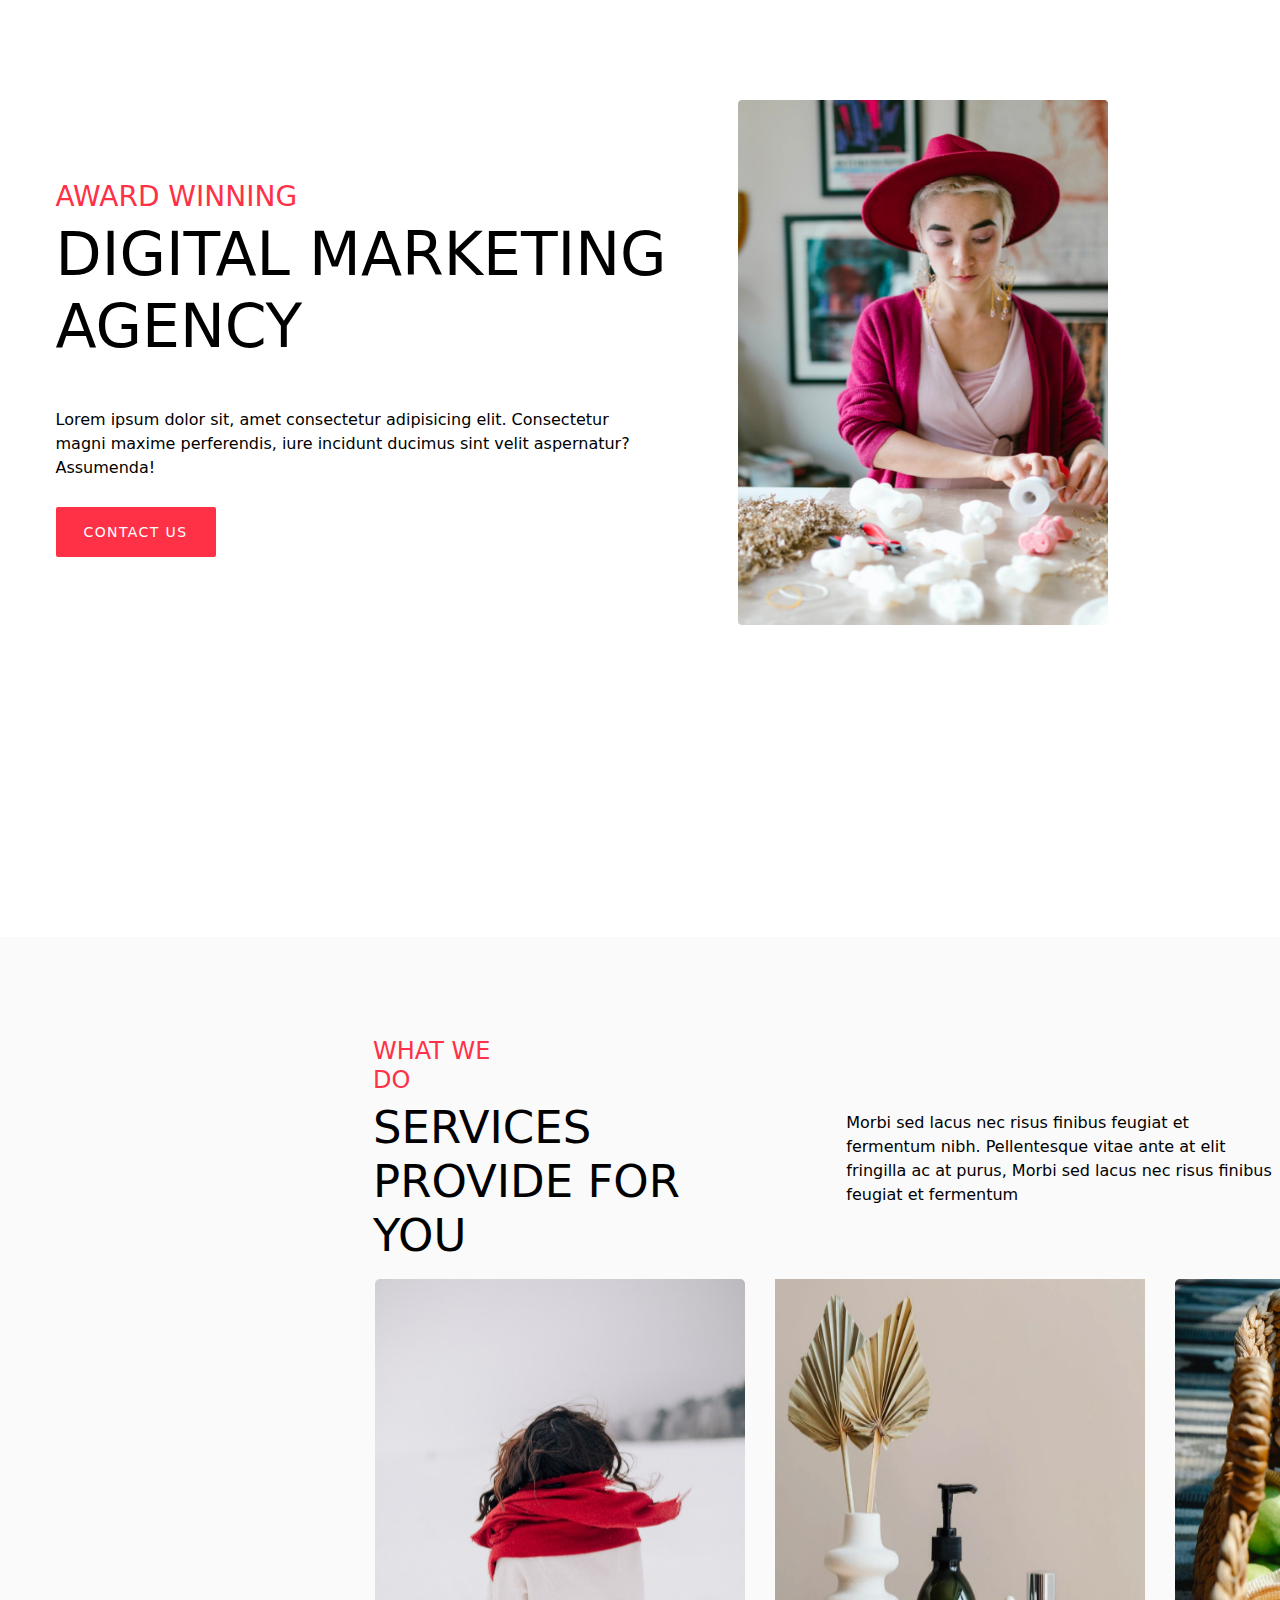
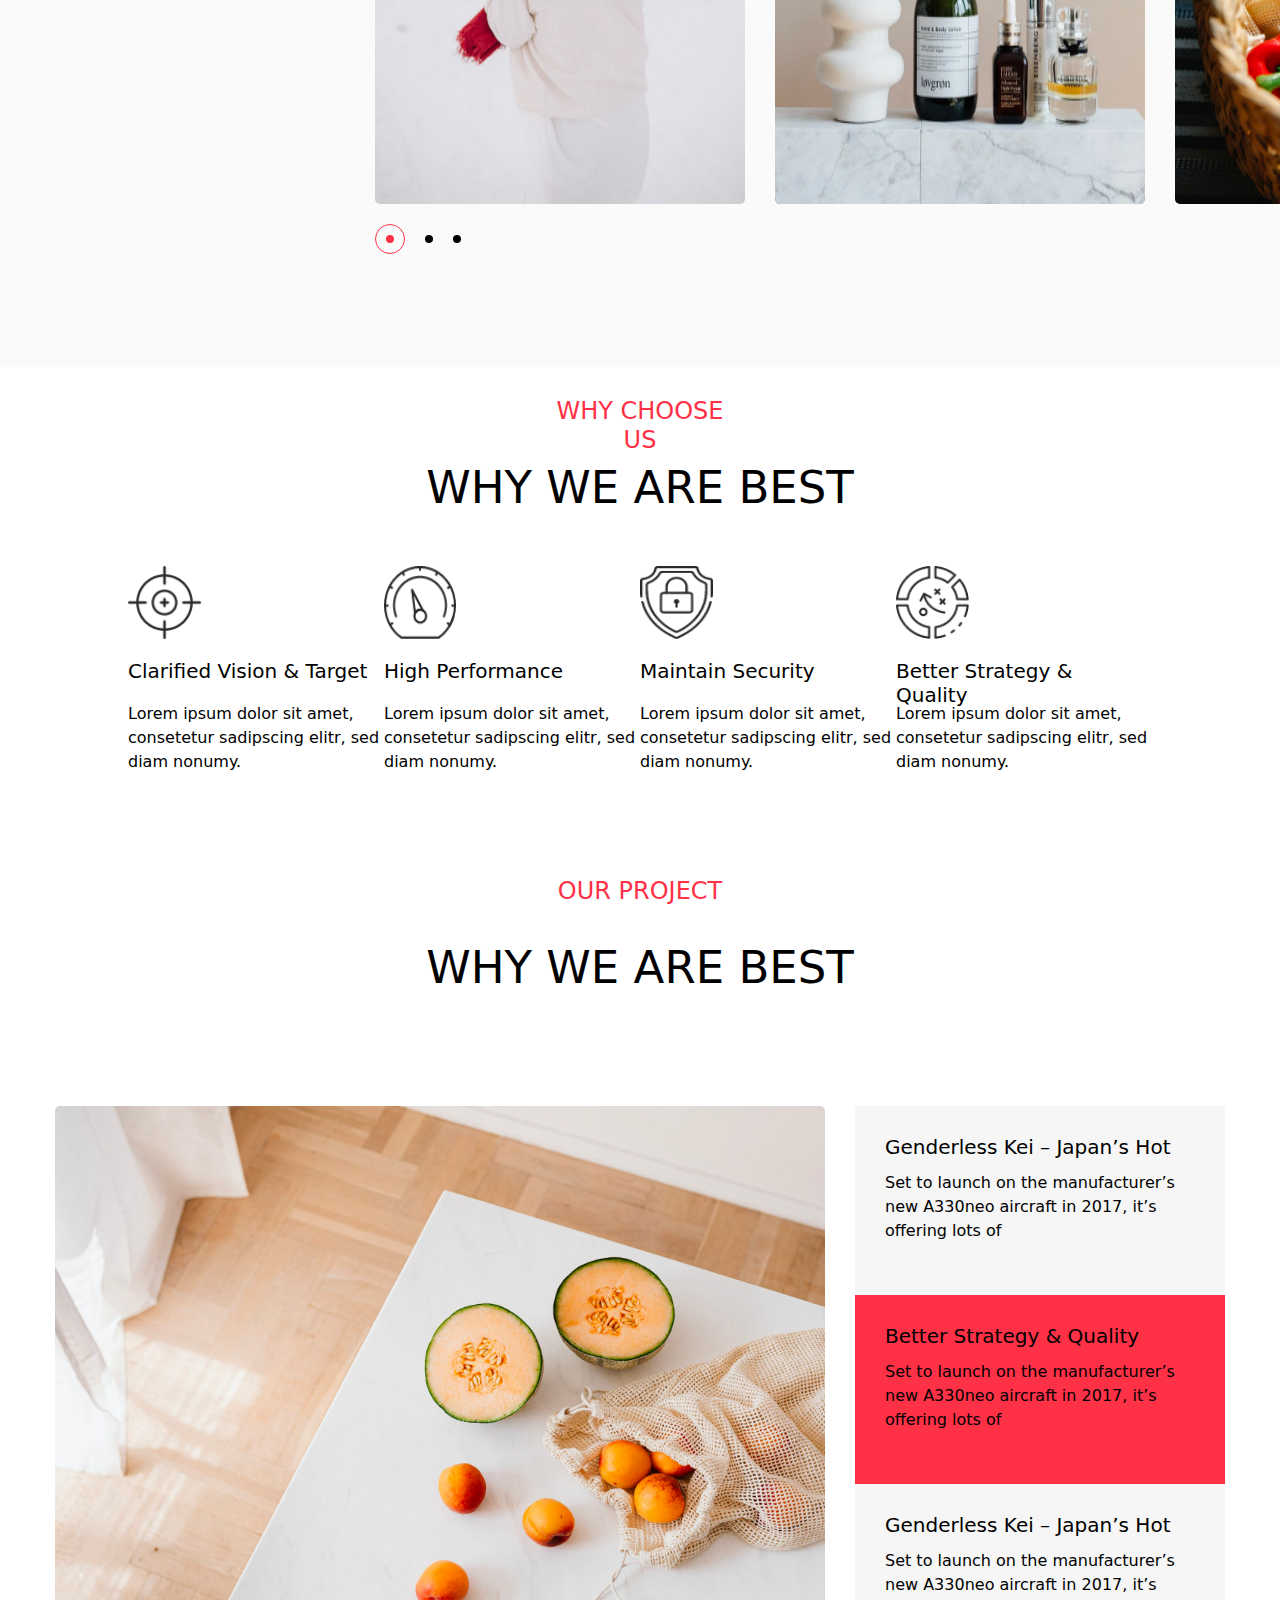
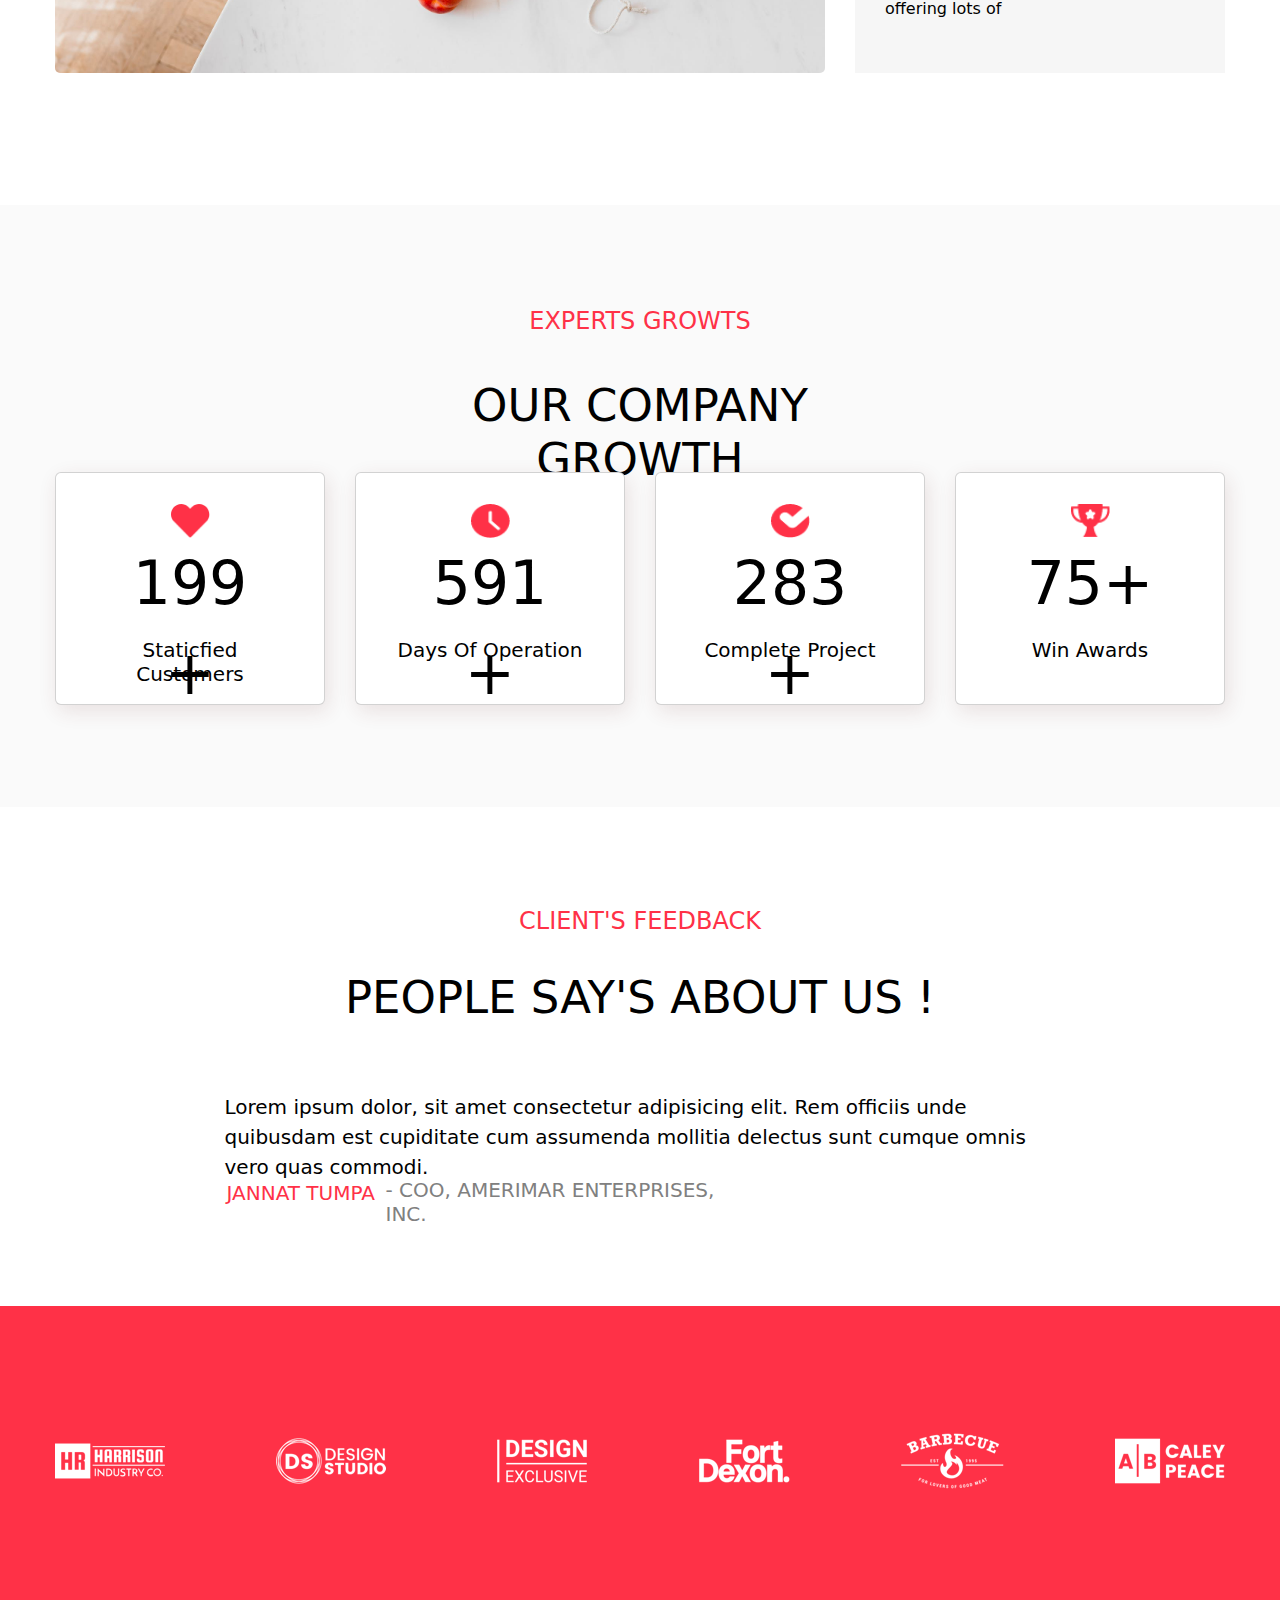
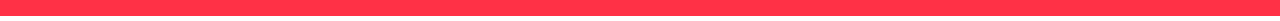
==== commit 1dd811fe: "Sliding images section" ====
--- a/index.html
+++ b/index.html
@@ -59,7 +59,7 @@
                 <input type="checkbox" name="" id="">
                 <p>I agree to Fyle's terms and conditions, and provide consent to send me communication.</p>
             </div>
-            <button>Contact Us</button>
+            <button type="submit">Contact Us</button>
 
         </form>
     </div>
@@ -81,22 +81,91 @@
 
                 <div class="img1">
                     <img id="imgs1" src="/images/1-2.png" alt="">
-                    <div class="img1_content">
-                        <img src="/images/icon.png" alt="">
-                        <h3>WEB DEVELOPMENT</h3>
-                        <p>
-                            Morbi sed lacus nec risus finibus feugiat et fermentum nibh. Pellentesque
-
-                        </p>
-                        <a href="https://www.fylehq.com/">READ MORE <img src="/images/arrow.png" alt=""></a>
-                    </div>
+
+                    <div class="img1_content">
+                        <img src="/images/icon.png" alt="">
+                        <h3>WEB DEVELOPMENT</h3>
+                        <p>
+                            Morbi sed lacus nec risus finibus feugiat et fermentum nibh. Pellentesque
+
+                        </p>
+                        <a href="https://www.fylehq.com/">READ MORE <img src="/images/arrow.png" alt=""></a>
+                    </div>
+
+
+                </div>
+
+
+                <div class="img2">
+                    <img id="imgs1" src="/images/2-2.png" alt="">
+
+                    <div class="img1_content">
+                        <img src="/images/icon.png" alt="">
+                        <h3>WEB DEVELOPMENT</h3>
+                        <p>
+                            Morbi sed lacus nec risus finibus feugiat et fermentum nibh. Pellentesque
+
+                        </p>
+                        <a href="https://www.fylehq.com/">READ MORE <img src="/images/arrow.png" alt=""></a>
+                    </div>
+
+
+                </div>
+                <div class="img3">
+                    <img id="imgs1" src="/images/3-2.png" alt="">
+
+                    <div class="img1_content">
+                        <img src="/images/icon.png" alt="">
+                        <h3>WEB DEVELOPMENT</h3>
+                        <p>
+                            Morbi sed lacus nec risus finibus feugiat et fermentum nibh. Pellentesque
+
+                        </p>
+                        <a href="https://www.fylehq.com/">READ MORE <img src="/images/arrow.png" alt=""></a>
+                    </div>
+
+
+                </div>
+                <div class="img4">
+                    <img id="imgs1" src="/images/1-2.png" alt="">
+
+                    <div class="img1_content">
+                        <img src="/images/icon.png" alt="">
+                        <h3>WEB DEVELOPMENT</h3>
+                        <p>
+                            Morbi sed lacus nec risus finibus feugiat et fermentum nibh. Pellentesque
+
+                        </p>
+                        <a href="https://www.fylehq.com/">READ MORE <img src="/images/arrow.png" alt=""></a>
+                    </div>
+
+
+                </div>
+                <div class="img5">
+                    <img id="imgs1" src="/images/hero.png" alt="">
+
+                    <div class="img1_content">
+                        <img src="/images/icon.png" alt="">
+                        <h3>WEB DEVELOPMENT</h3>
+                        <p>
+                            Morbi sed lacus nec risus finibus feugiat et fermentum nibh. Pellentesque
+
+                        </p>
+                        <a href="https://www.fylehq.com/">READ MORE <img src="/images/arrow.png" alt=""></a>
+                    </div>
+
+
                 </div>
               
-              
-           
-                
-
-
+
+
+
+
+            </div>
+            <div class="dots">
+                <img class="dot1" src="/images/1.png" alt="">
+                <img  class="dot2" src="/images/2.png" alt="">
+                <img class="dot3" src="/images/3.png" alt="">
             </div>
         </div>
     </div>
--- a/index.css
+++ b/index.css
@@ -1,8 +1,5 @@
 body {
-
-    /* width: 1920px; */
     height: 4821px;
-   
     width: 100%;
 }
 
@@ -51,7 +48,7 @@
     width: 584px;
     height: 83px;
     text-align: left;
-    font-size:16px;
+    font-size: 16px;
     letter-spacing: 0px;
     color: #000000;
     font-size: 16px;
@@ -88,15 +85,12 @@
     text-align: left;
     flex-wrap: wrap;
     position: relative;
-
-
 }
 
 .contactUs_container.active {
     filter: blur(20px);
     pointer-events: none;
     user-select: none;
-    
 }
 
 #popup {
@@ -113,7 +107,6 @@
 #popup.active {
     visibility: visible;
     opacity: 1;
-    
 }
 
 .form_heading {
@@ -161,9 +154,7 @@
 
 input:focus+label {
     top: -27px;
-
-}
-
+}
 
 .first_name {
     width: 178px;
@@ -179,7 +170,6 @@
     height: 27px;
     position: relative;
     transition: 2s ease-in-out;
-
 }
 
 
@@ -229,7 +219,7 @@
     height: 1030px;
     display: flex;
     flex-direction: column;
-
+    caret-color: transparent;
 }
 
 .service_heading {
@@ -237,7 +227,6 @@
     width: 100%;
     flex-direction: column;
     justify-content: left;
-
 }
 
 .Services_heading h2 {
@@ -257,8 +246,6 @@
     margin-left: 373px;
     gap: 145px;
     margin-top: 40px;
-    
-
 }
 
 .Services_content h3 {
@@ -274,7 +261,6 @@
 .Services_content p {
     width: 584px;
     height: 83px;
-
     text-align: left;
     font-size: 16px;
     letter-spacing: 0px;
@@ -288,25 +274,73 @@
     caret-color: transparent;
 }
 
+.img1.add img {
+    display: none;
+}
+
+.img1.add .img1_content {
+    display: flex;
+}
+
+.img2.add img {
+    display: none;
+}
+
+.img2.add .img1_content {
+    display: flex;
+}
+
+.img3.add img {
+    display: none;
+}
+
+.img3.add .img1_content {
+    display: flex;
+}
+
+.img4.add img {
+    display: none;
+}
+
+.img4.add .img1_content {
+    display: flex;
+}
+
+.img5.add img {
+    display: none;
+}
+
+.img5.add .img1_content {
+    display: flex;
+}
+
 .sliding_images_section {
     display: flex;
-    height: 526px;
+    max-height: 527px;
     gap: 30px;
     margin-left: 375px;
-    scroll-behavior: smooth;
-    flex-wrap: wrap;
     overflow: hidden;
-}
-
-.img1{
-    overflow: hidden
+    overflow-x: auto;
+}
+
+.sliding_images_section::-webkit-scrollbar {
+    width: 0px;
+}
+
+.img1,
+.img2,
+.img3,
+.img4,
+.img5 {
+    min-width: 370px;
+    height: 525px;
 }
 
 .img1,
 img,
 .img1_content {
     width: 370px;
-    height: 526px;
+    height: 525px;
     background: transparent
 }
 
@@ -317,17 +351,13 @@
     flex-direction: column;
     background: #FF3147;
     border-radius: 5px;
-    
-
-
-
+    display: none;
 }
 
 .img1_content img {
     width: 57px;
     height: 57px;
     background: transparent;
-
 }
 
 .img1_content h3 {
@@ -353,7 +383,6 @@
 }
 
 .img1_content a {
-
     width: 185px;
     height: 50px;
     background: #F4F4F4;
@@ -374,7 +403,27 @@
     height: 10px;
     background: transparent;
     margin-left: 15px;
-
+}
+
+.dots {
+    margin-left: 375px;
+    margin-top: 20px;
+    height: 30px;
+    display: flex;
+    gap: 20px;
+    align-items: center;
+}
+
+.dots .dot1 {
+    width: 30px;
+    height: 30px;
+    background: transparent
+}
+
+.dot2,
+.dot3 {
+    width: 8px;
+    height: 8px;
 }
 
 /* Quality Box */
@@ -397,7 +446,6 @@
 }
 
 .part1 h2 {
-
     width: 206px;
     height: 24px;
     text-align: center;
@@ -476,8 +524,6 @@
     margin-bottom: 80px;
 }
 
-
-
 .part2 h2 {
 
     width: 206px;
@@ -515,7 +561,6 @@
 .service_image img {
     width: 770px;
     height: 567px;
-
 }
 
 .service_image {
@@ -559,15 +604,6 @@
     margin-left: 30px;
 }
 
-
-
-
-
-
-
-
-
-
 .Company_container {
     height: 602px;
     width: 100%;
@@ -595,7 +631,6 @@
     height: 45px;
     font-size: 45px;
     text-align: center;
-
     letter-spacing: 0px;
     color: #000000;
     text-transform: uppercase;
@@ -608,7 +643,6 @@
     height: 233px;
     width: 100%;
     gap: 30px;
-
 }
 
 .card {
@@ -648,19 +682,6 @@
 }
 
 
-
-
-
-
-
-
-
-
-
-
-
-
-
 /* feedback container */
 
 .feedback_container {
@@ -709,12 +730,10 @@
     align-content: center;
     margin-bottom: 24px;
 }
-
 .ownername {
     display: flex;
     height: 28px;
     margin-left: -320px;
-
 }
 
 .ownername p {
@@ -724,7 +743,6 @@
     color: #FF3147;
     text-align: left;
     font-size: 20px;
-
 }
 
 .ownername h5 {
@@ -734,7 +752,6 @@
     font-size: 20px;
     letter-spacing: 0px;
     color: #808080;
-
 }
 
 /* footer Container */
@@ -748,7 +765,6 @@
     justify-content: center;
     align-items: center;
     caret-color: transparent;
-
 }
 
 .footer_container img {
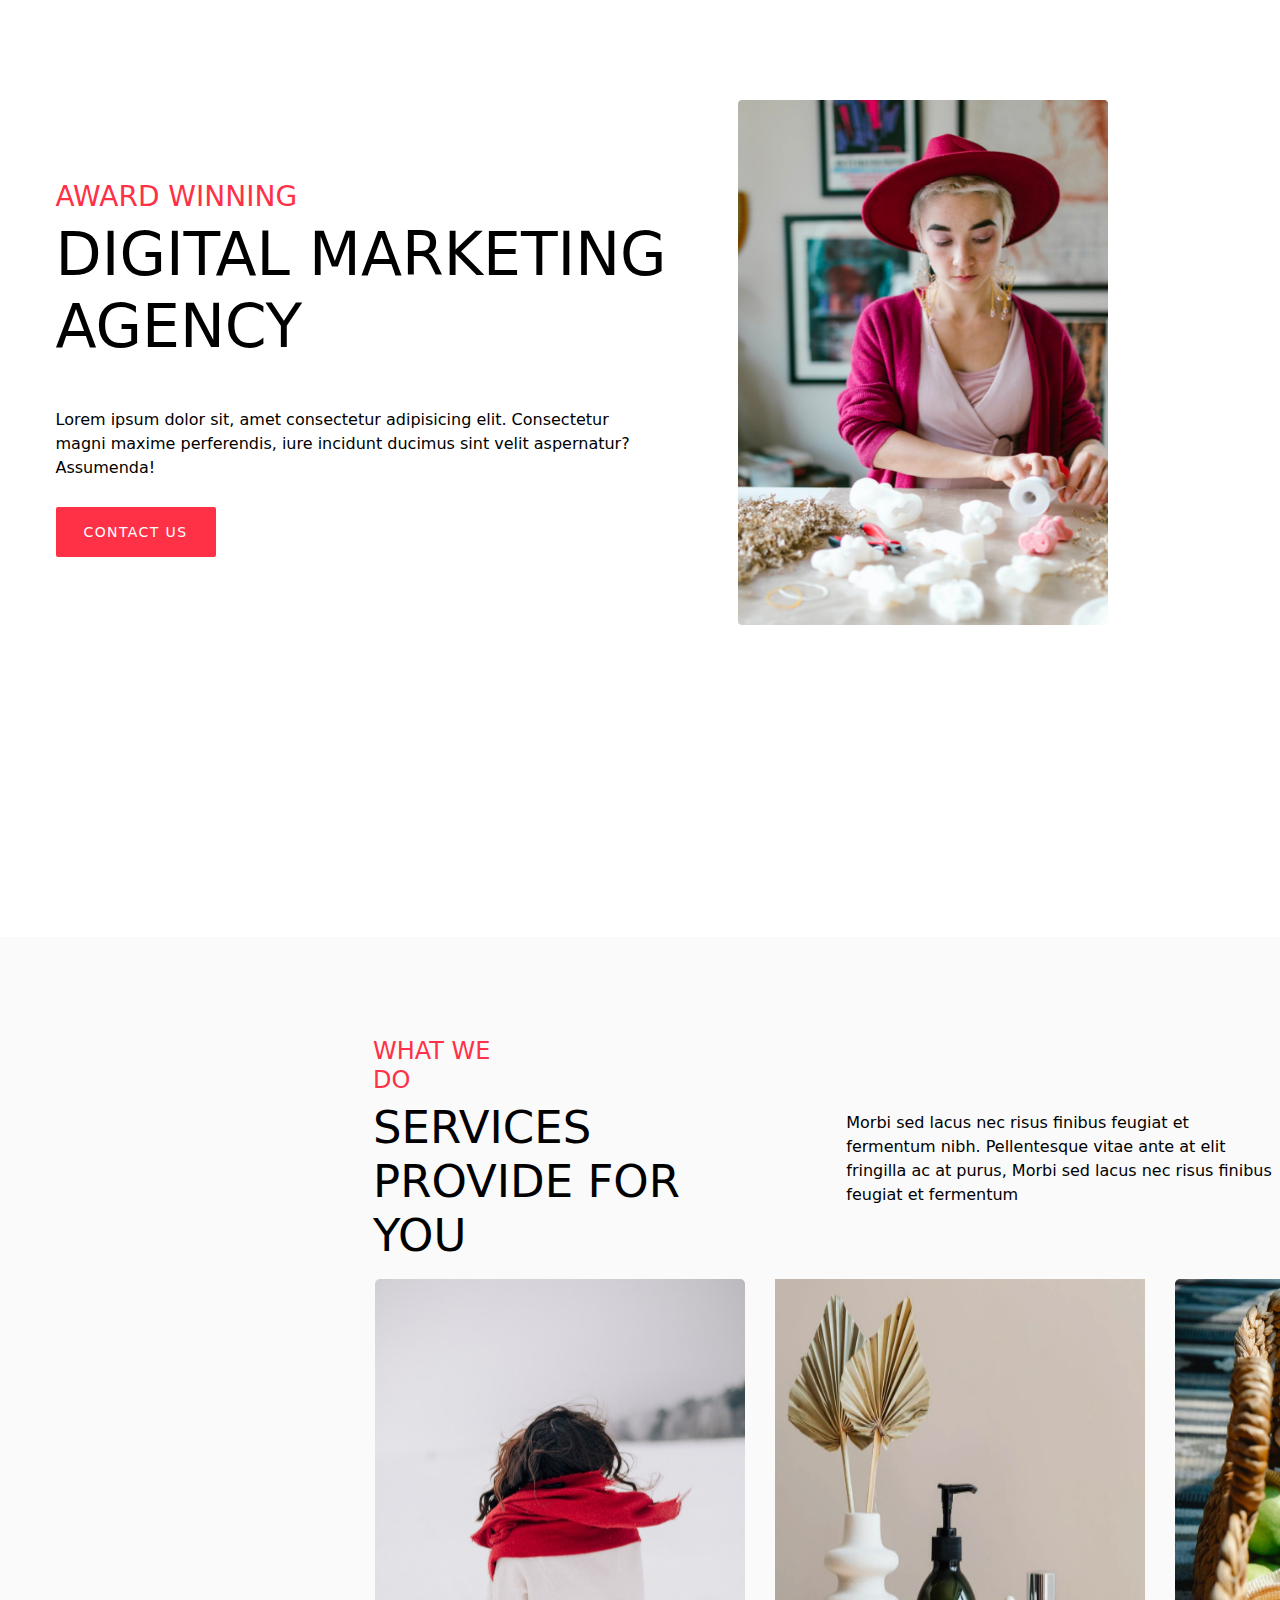
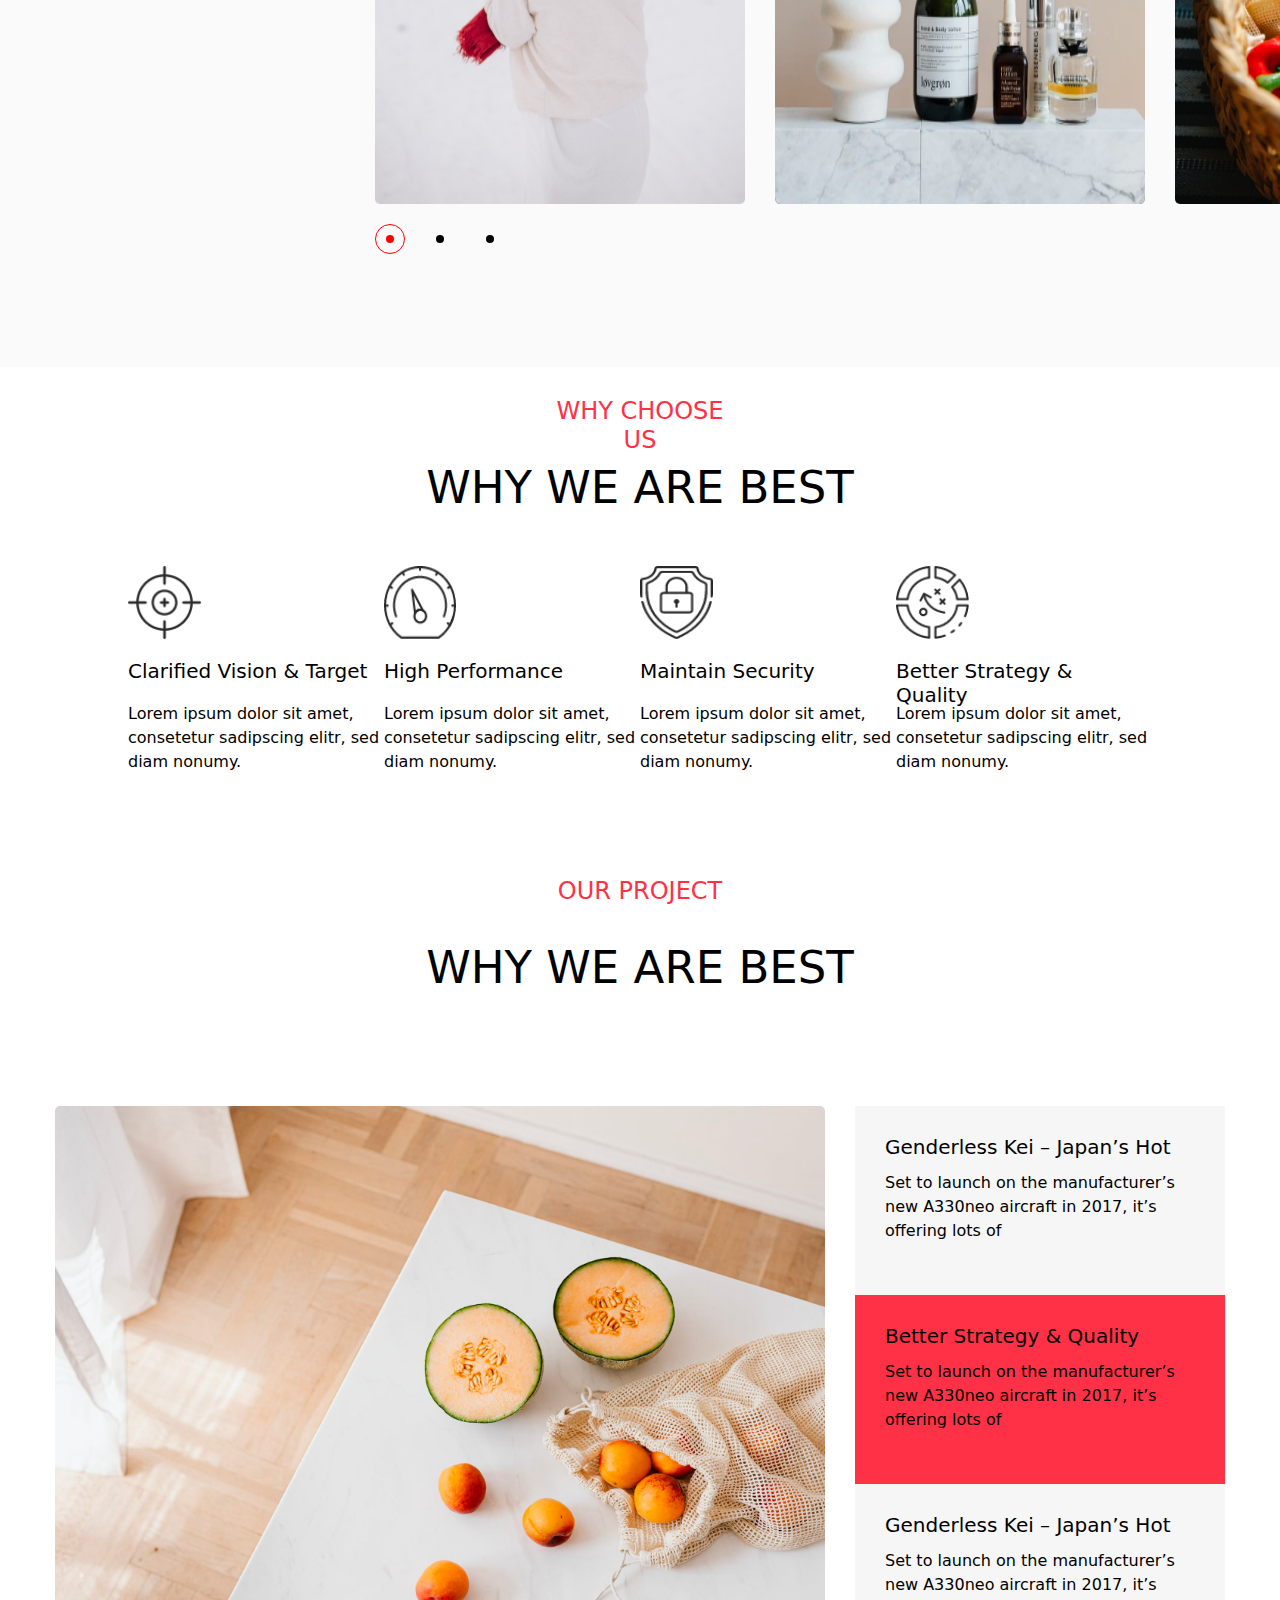
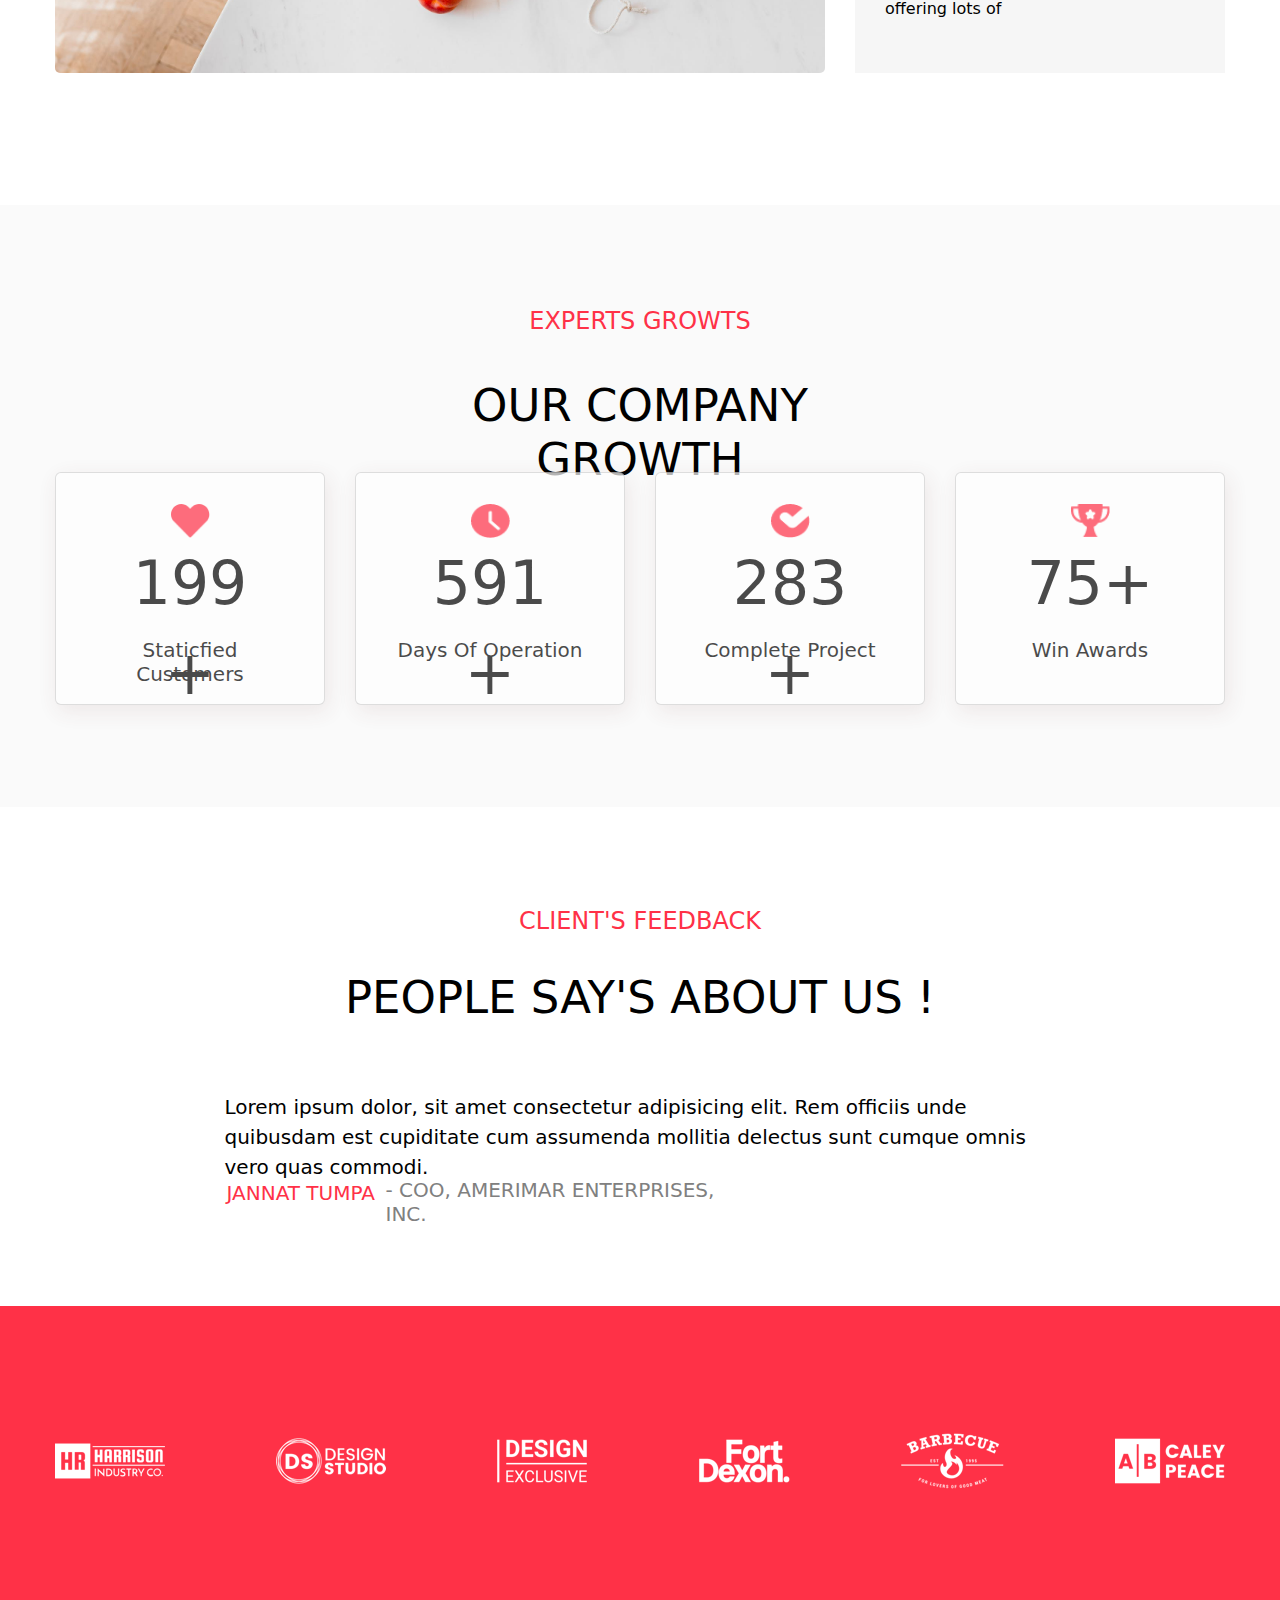
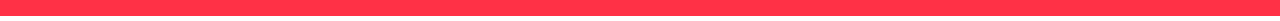
==== commit e6a8dfe8: "Final Submit" ====
--- a/index.html
+++ b/index.html
@@ -77,7 +77,7 @@
             </div>
         </div>
         <div class="service_images">
-            <div class="sliding_images_section">
+            <div class="sliding_images_section" id="scrollbar" onscroll="myScrollvalue()">
 
                 <div class="img1">
                     <img id="imgs1" src="/images/1-2.png" alt="">
@@ -157,15 +157,19 @@
 
                 </div>
               
-
-
-
-
             </div>
             <div class="dots">
-                <img class="dot1" src="/images/1.png" alt="">
-                <img  class="dot2" src="/images/2.png" alt="">
-                <img class="dot3" src="/images/3.png" alt="">
+                <div class="outer" id="dot1">
+                    <div id="dot1a" class="inner"></div>
+                </div>
+        
+                <div class="outer2" id="dot2">
+                    <div  id="dot2a"class="inner2"></div>
+                </div>
+        
+                <div class="outer2" id="dot3">
+                    <div id="dot3a" class="inner2"></div>
+                </div>
             </div>
         </div>
     </div>
--- a/index.css
+++ b/index.css
@@ -414,20 +414,39 @@
     align-items: center;
 }
 
-.dots .dot1 {
+.outer {
+    height: 30px;
     width: 30px;
+    border: 1.8px solid red;
+    border-radius: 50%;
+    display: flex;
+    justify-content: center;
+    align-items: center;
+}
+.inner {
+    height: 8px;
+    width: 8px;
+    border-radius: 50%;
+    background-color: red;
+}
+
+.outer2{
     height: 30px;
-    background: transparent
-}
-
-.dot2,
-.dot3 {
+    width: 30px;
+    border-radius: 50%;
+    display: flex;
+    justify-content: center;
+    align-items: center;
+}
+
+.inner2 {
+    height: 8px;
     width: 8px;
-    height: 8px;
+    border-radius: 50%;
+    background-color: black;
 }
 
 /* Quality Box */
-
 
 .Quality_container {
     width: 100%;
@@ -444,7 +463,6 @@
     width: 100%;
     margin-bottom: 80px;
 }
-
 .part1 h2 {
     width: 206px;
     height: 24px;
@@ -653,7 +671,14 @@
     width: 270px;
     height: 233px;
     box-shadow: 3px 6px 20px #672C2C1F;
-    background: #FFFFFF
+    background: #FFFFFF;
+    opacity: .7;
+    transition: .2s;
+}
+
+.card:hover{
+    opacity: 1;
+    transform: scale(1.1);
 }
 
 .card img {
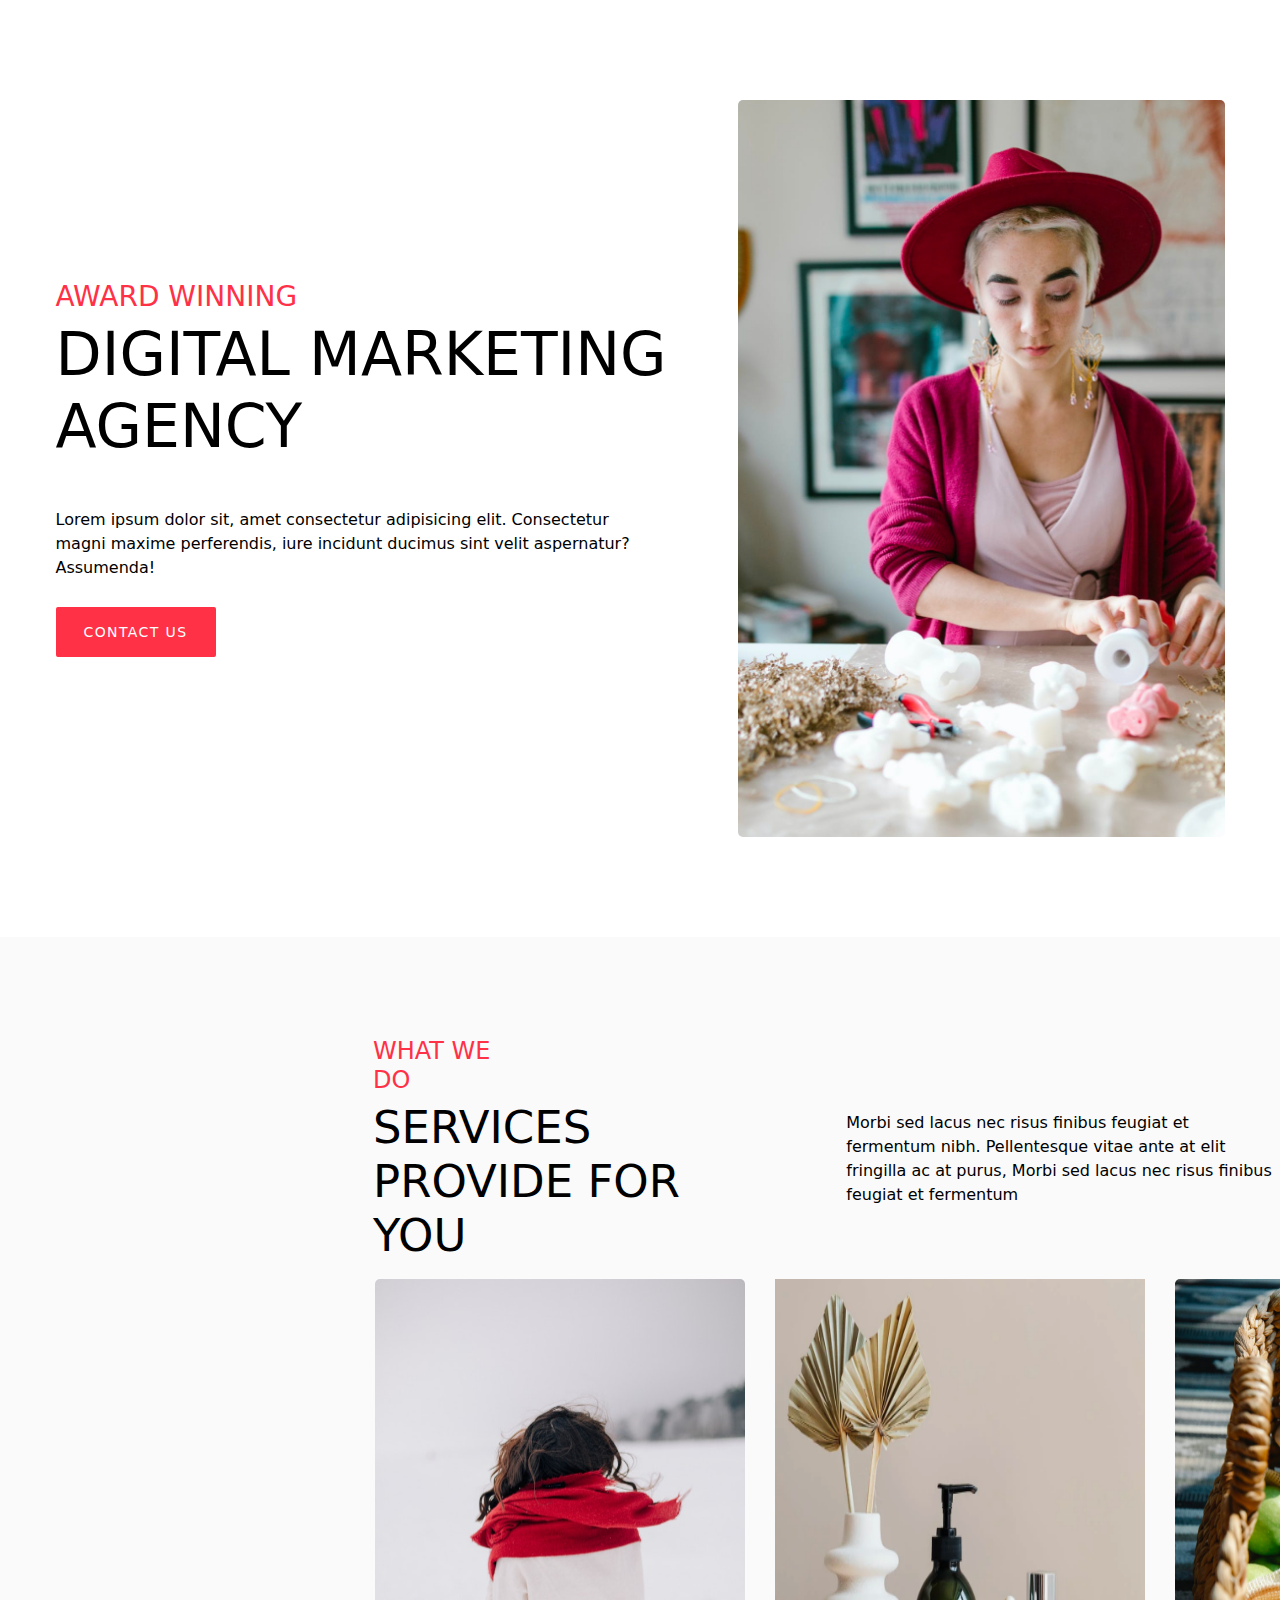
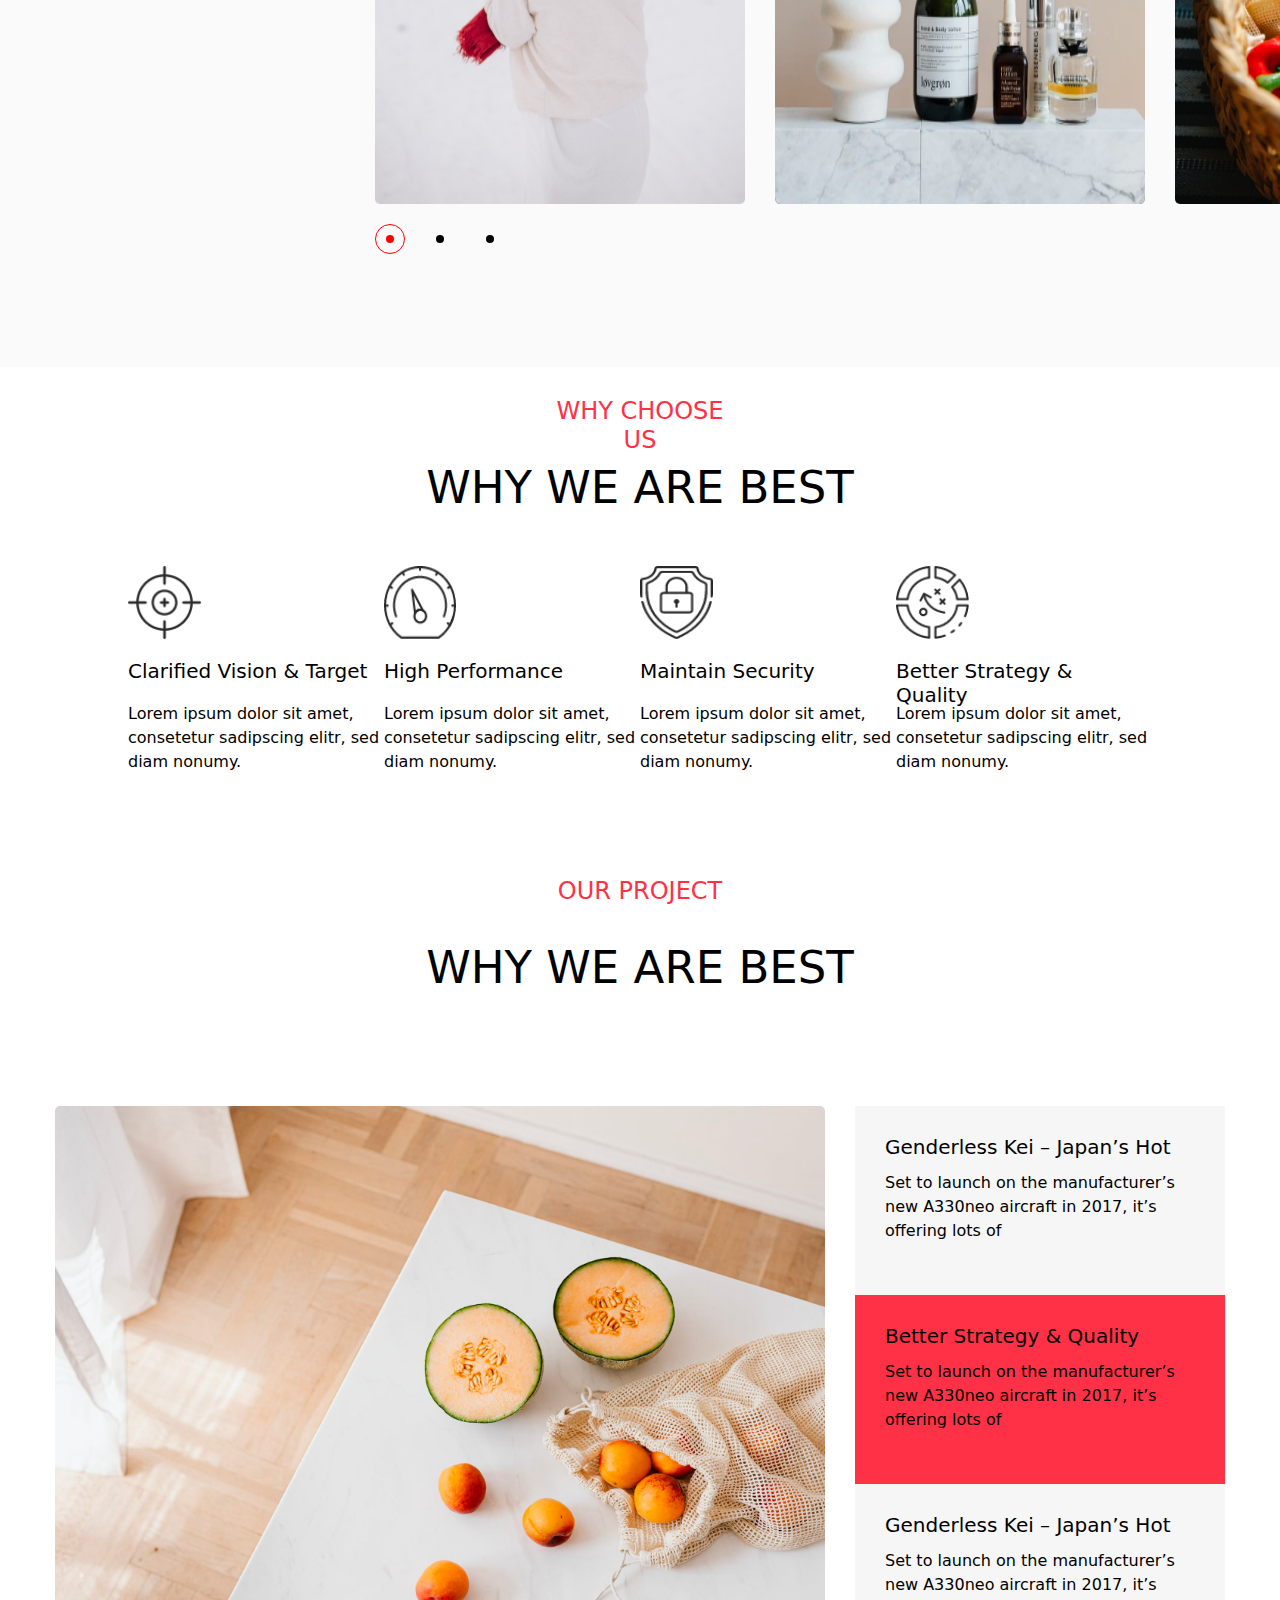
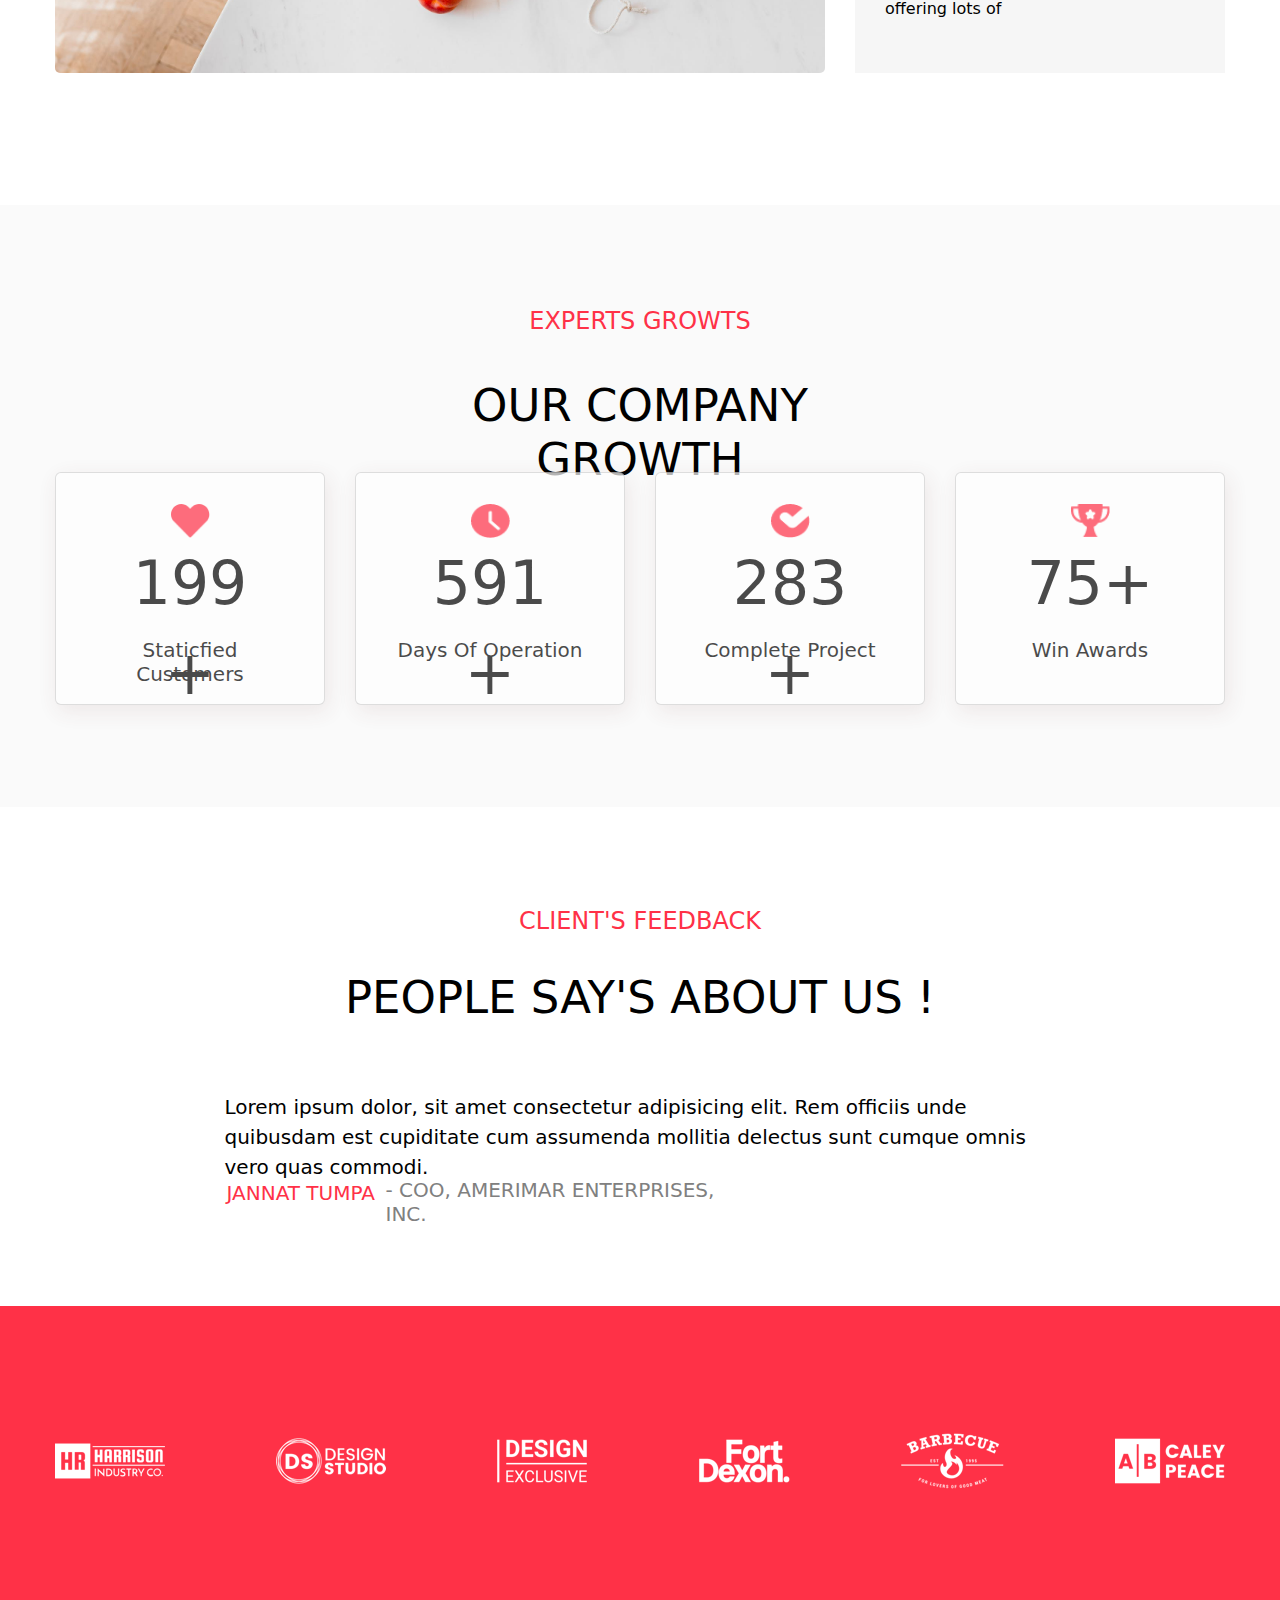
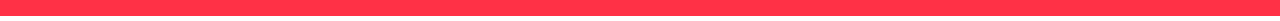
==== commit 4e4f4a73: "final submit" ====
--- a/index.html
+++ b/index.html
@@ -4,10 +4,11 @@
 <head>
     <meta charset="UTF-8">
     <meta name="viewport" content="width=device-width, initial-scale=1.0">
+    <link rel="shortcut icon" href="images/icon.png" type="image/x-icon">
     <link rel="stylesheet" href="https://cdn.jsdelivr.net/npm/bootstrap@5.3.3/dist/css/bootstrap.min.css">
     <link rel="stylesheet" href="index.css">
     <script src="https://ajax.googleapis.com/ajax/libs/jquery/3.7.1/jquery.min.js"></script>
-    <title>HomePage</title>
+    <title>Fyle-HomePage</title>
 </head>
 
 <body>
@@ -23,7 +24,7 @@
         </div>
 
         <div class="image_part">
-            <img src="images/hero.png" alt="image">
+            <img class="contact_img" src="images/hero.png" alt="image">
         </div>
 
     </div>
--- a/index.css
+++ b/index.css
@@ -15,14 +15,14 @@
 }
 
 .image_part,
-img {
+.contact_img {
     width: 487px;
     height: 737px;
 }
 
 .content_part {
     width: 614px;
-    margin-bottom: 200px;
+    
 }
 
 .content_part h3 {
@@ -274,7 +274,7 @@
     caret-color: transparent;
 }
 
-.img1.add img {
+.img1.add #imgs1 {
     display: none;
 }
 
@@ -282,7 +282,7 @@
     display: flex;
 }
 
-.img2.add img {
+.img2.add #imgs1 {
     display: none;
 }
 
@@ -290,7 +290,7 @@
     display: flex;
 }
 
-.img3.add img {
+.img3.add #imgs1 {
     display: none;
 }
 
@@ -298,7 +298,7 @@
     display: flex;
 }
 
-.img4.add img {
+.img4.add #imgs1 {
     display: none;
 }
 
@@ -306,7 +306,7 @@
     display: flex;
 }
 
-.img5.add img {
+.img5.add #imgs1 {
     display: none;
 }
 
